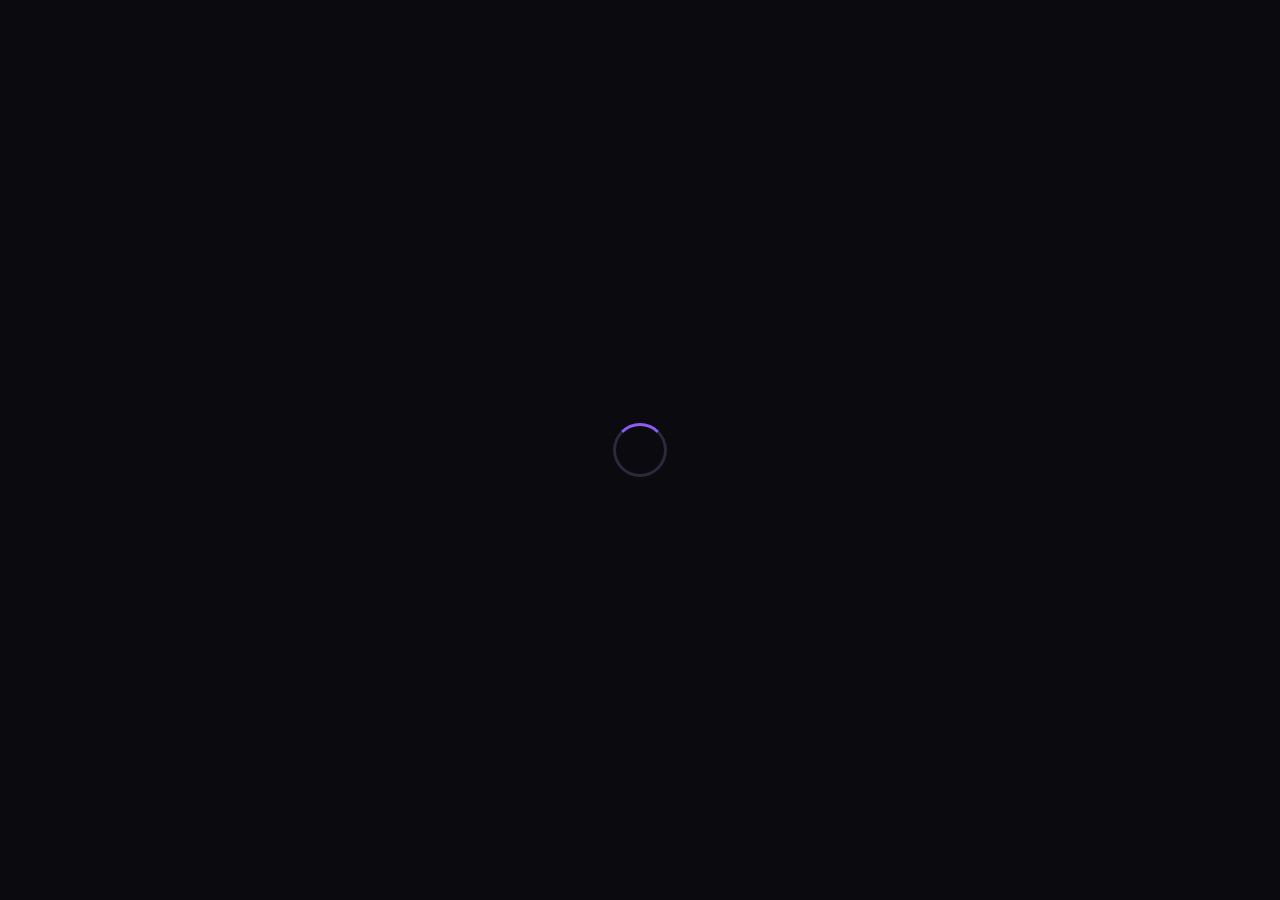
==== public/index.html @ 158c596d "Move Sonix to root - no more /sonix/ subfolder - Serve app directly from domain root (/) - All asset" ====
<!DOCTYPE html>
<html lang="en" class="dark">
<head>
    <meta charset="UTF-8">
    <meta name="viewport" content="width=device-width, initial-scale=1.0, maximum-scale=5.0, user-scalable=yes">
    <meta name="theme-color" content="#0a0a0f">
    <meta name="mobile-web-app-capable" content="yes">
    <meta name="description" content="Sonix AI - Professional AI Music Generator with Vocals & Instrumental">
    <link rel="manifest" href="/manifest.json">
    
    <!-- Favicon & Icons -->
    <link rel="icon" type="image/svg+xml" href="/favicon.svg">
    <link rel="icon" type="image/png" sizes="512x512" href="/assets/logo-512.png">
    <link rel="apple-touch-icon" href="/assets/logo-512.png">
    
    <style>
        #loader { position: fixed; inset: 0; z-index: 9999; display: flex; align-items: center; justify-content: center; background: #0a0a0f; }
        .spinner { width: 48px; height: 48px; border: 3px solid #2a2a3a; border-top-color: #8b5cf6; border-radius: 50%; animation: spin 1s linear infinite; }
        @keyframes spin { to { transform: rotate(360deg); } }
        body:not(.loaded) #app { display: none !important; }
    </style>
    <title>Sonix AI Music Generator</title>
</head>
<body class="bg-[#0a0a0f] text-white antialiased">
    <div id="loader"><div class="spinner"></div></div>
    <div id="app"></div>
    <div id="toast-container" class="fixed top-4 right-4 z-[10000] flex flex-col gap-2 pointer-events-none"></div>
    <div id="modal-container" class="fixed inset-0 z-[10001] hidden"></div>
    <link rel="stylesheet" href="/css/themes.css">
    <link rel="stylesheet" href="/css/app.css">
    <link rel="stylesheet" href="/css/components.css">
    <script type="module" src="/js/app.js"></script>
</body>
</html>
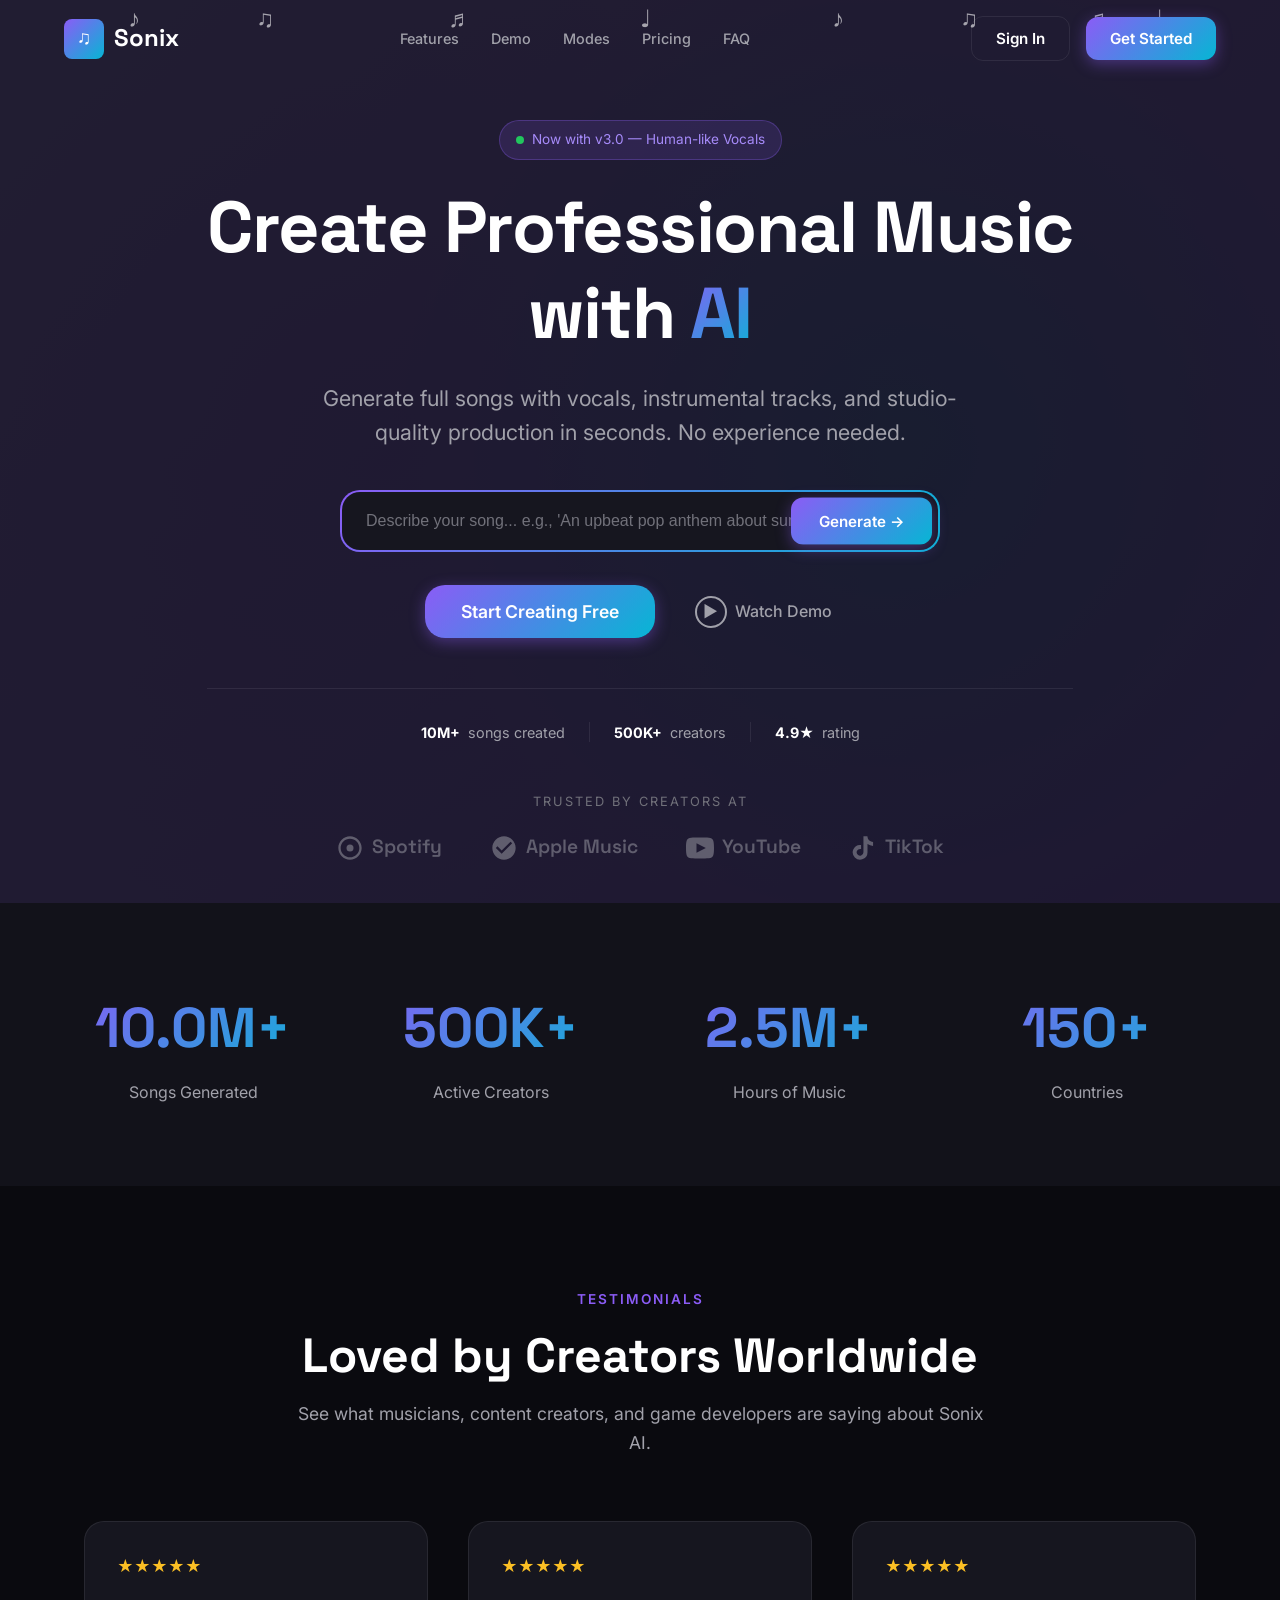
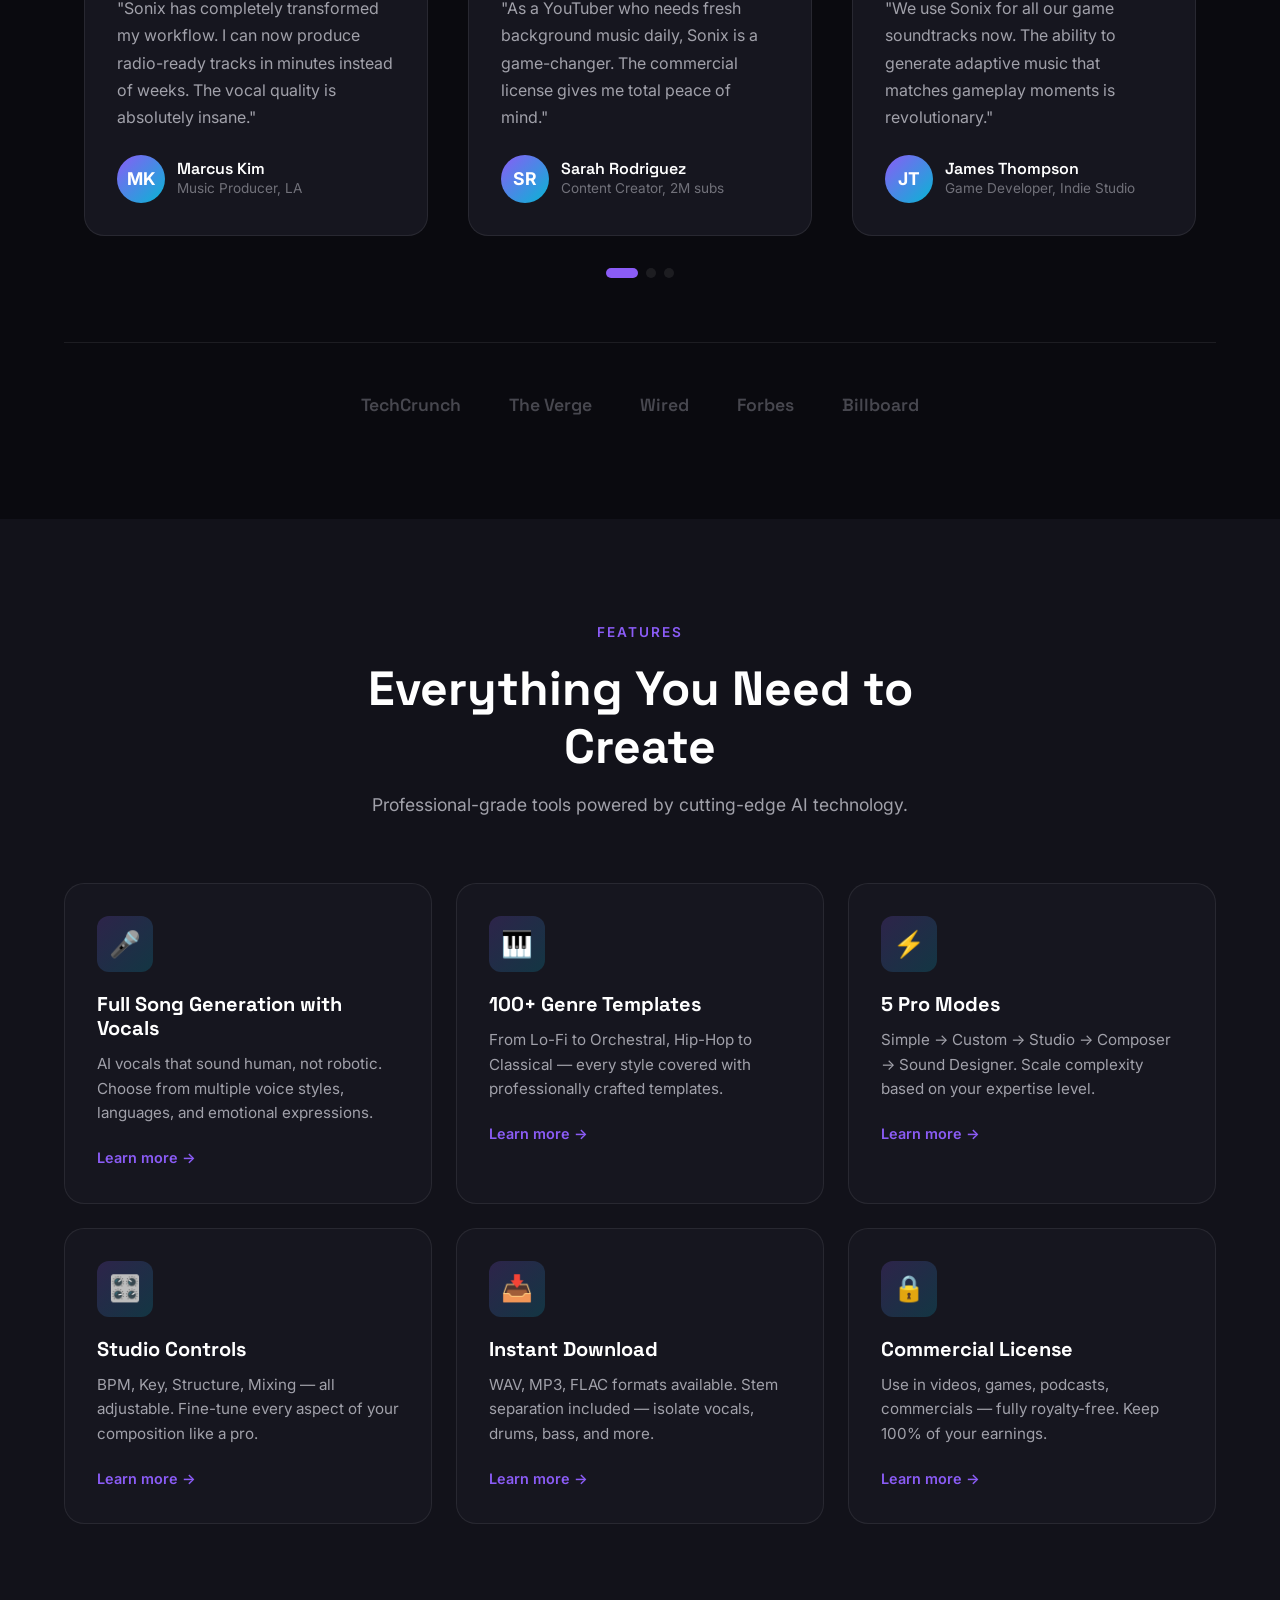
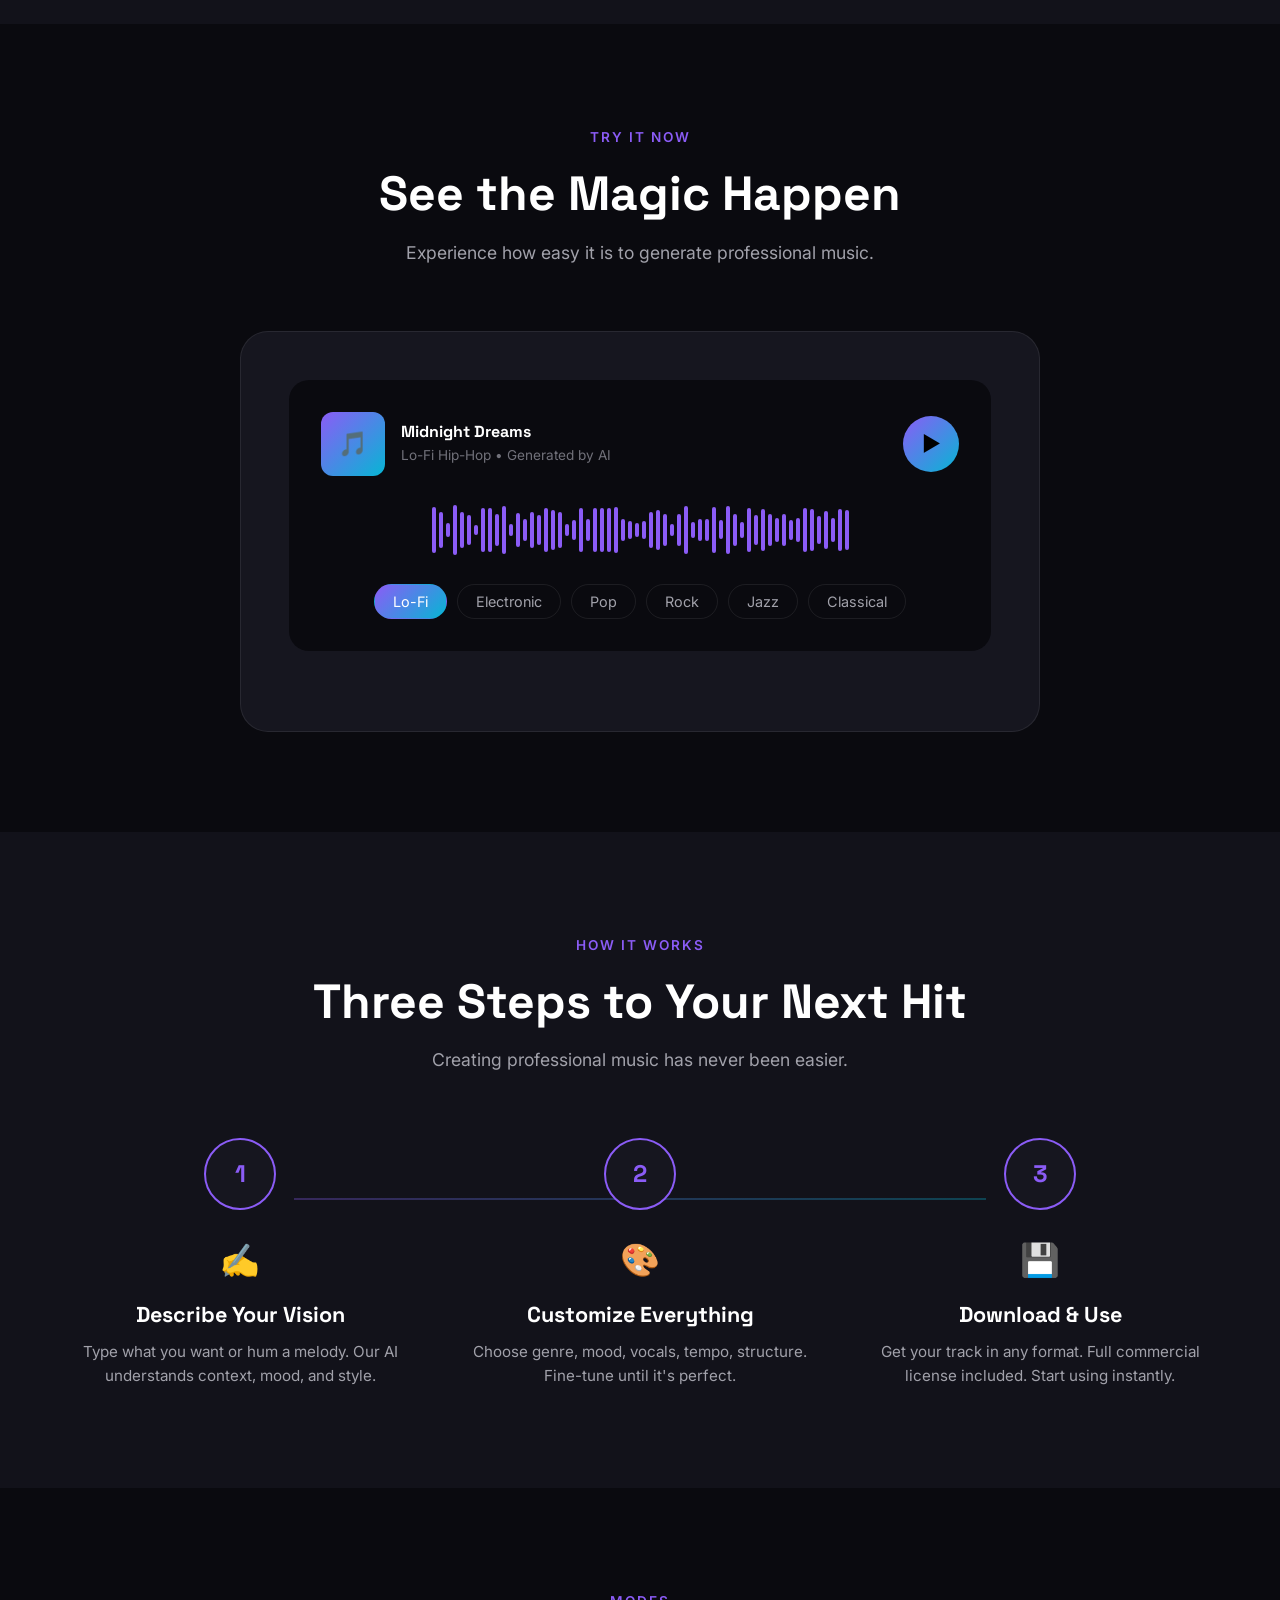
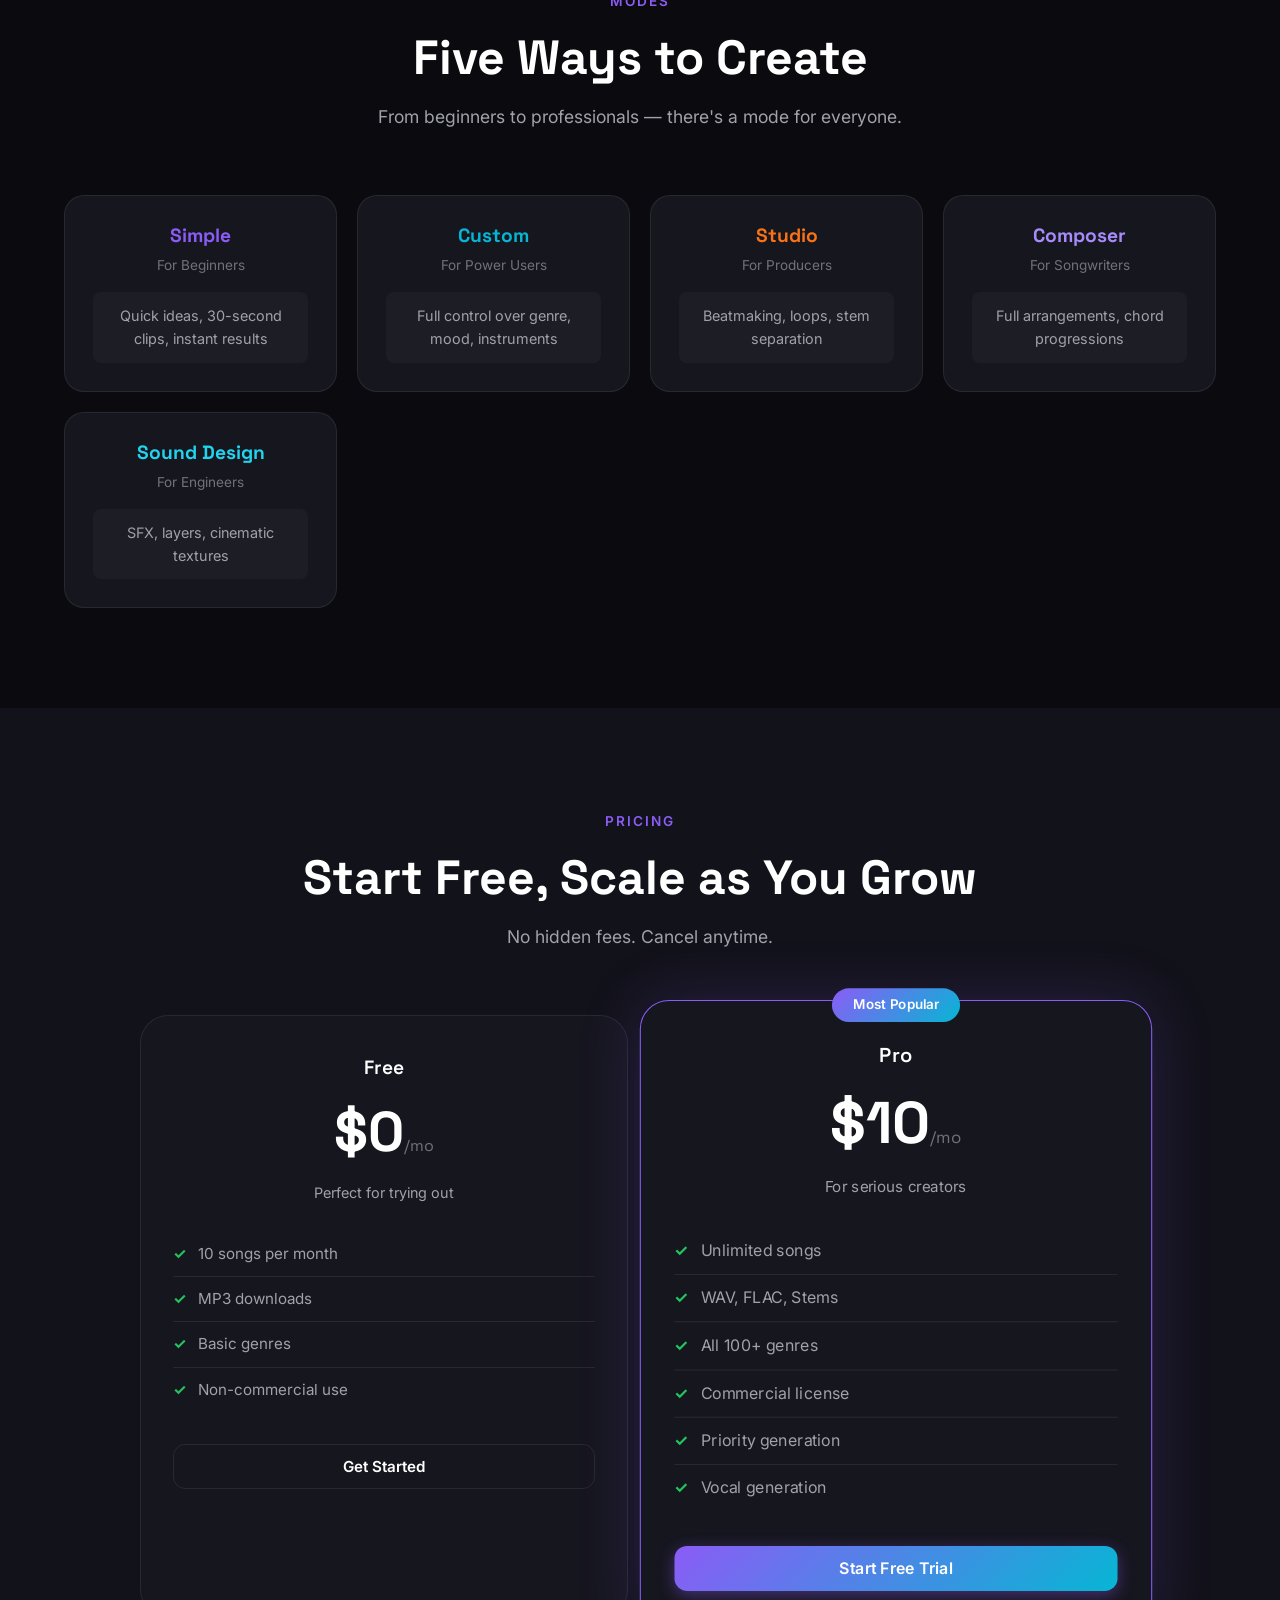
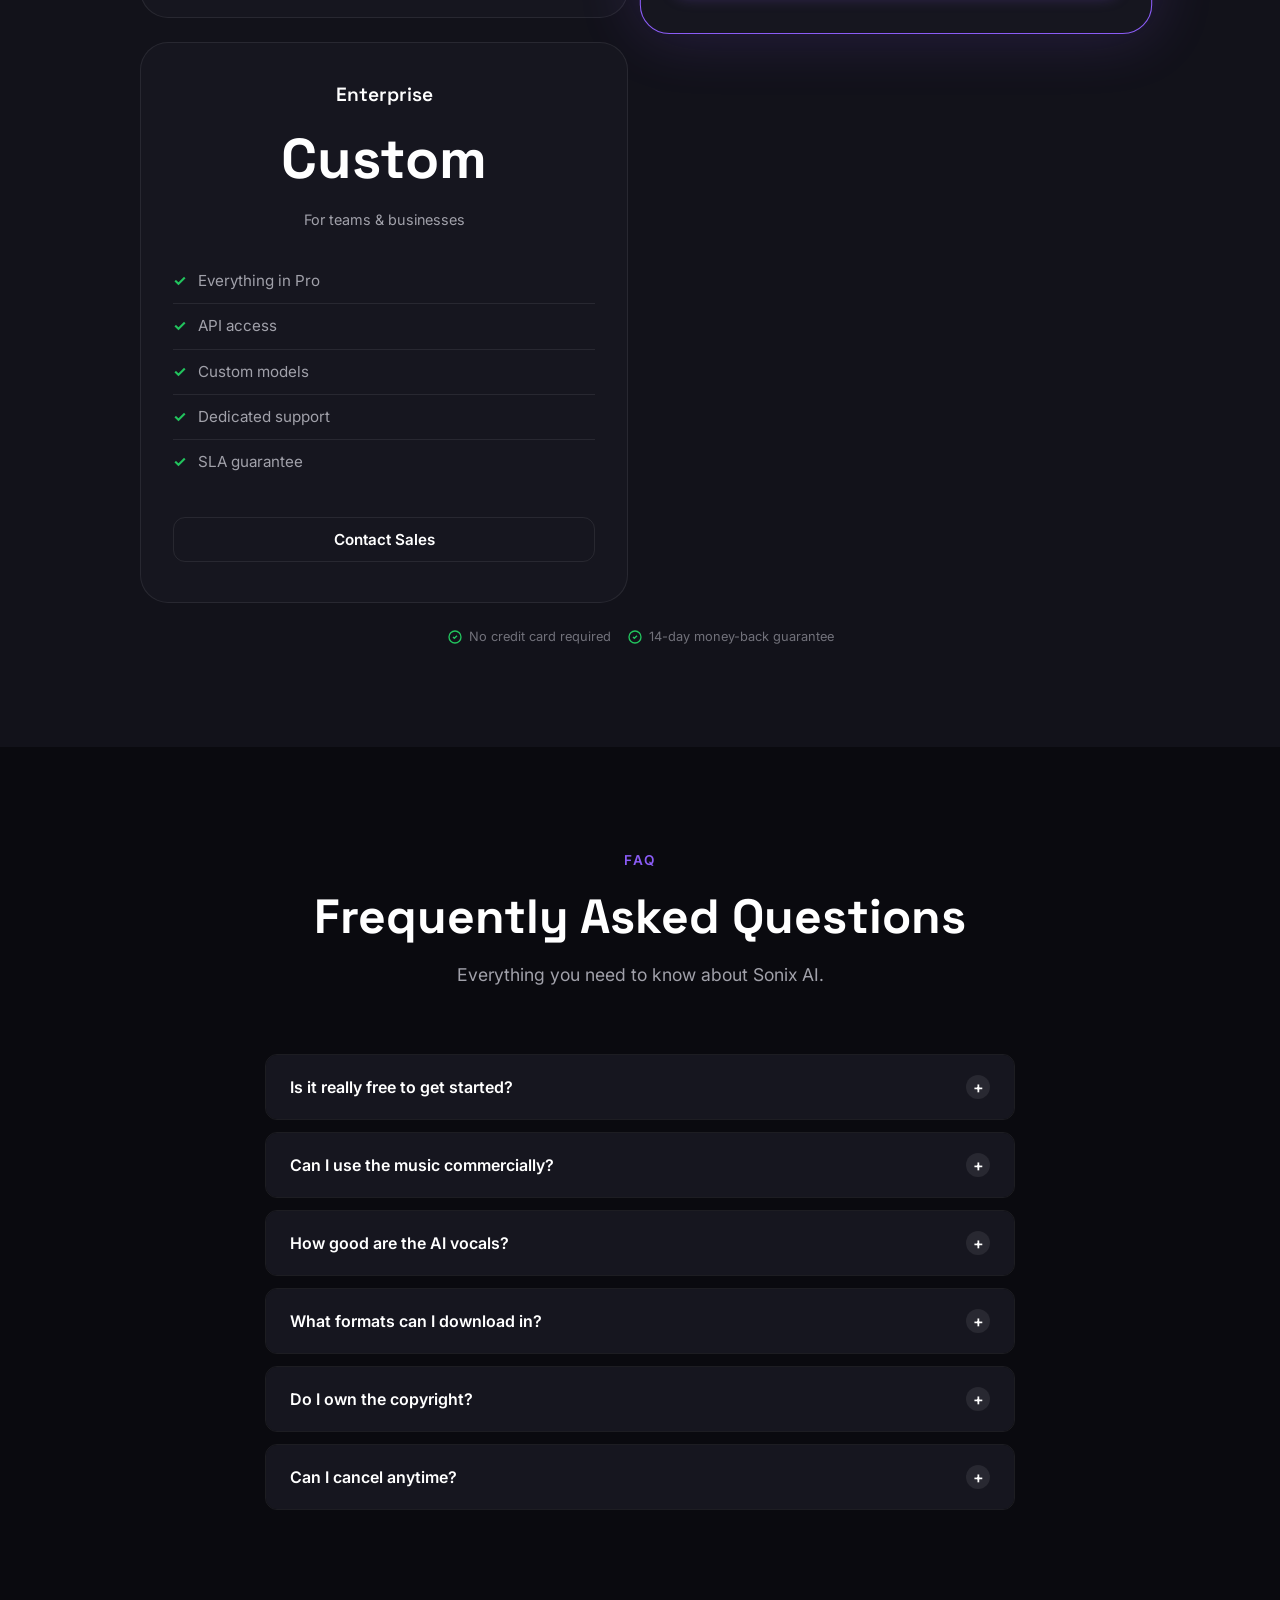
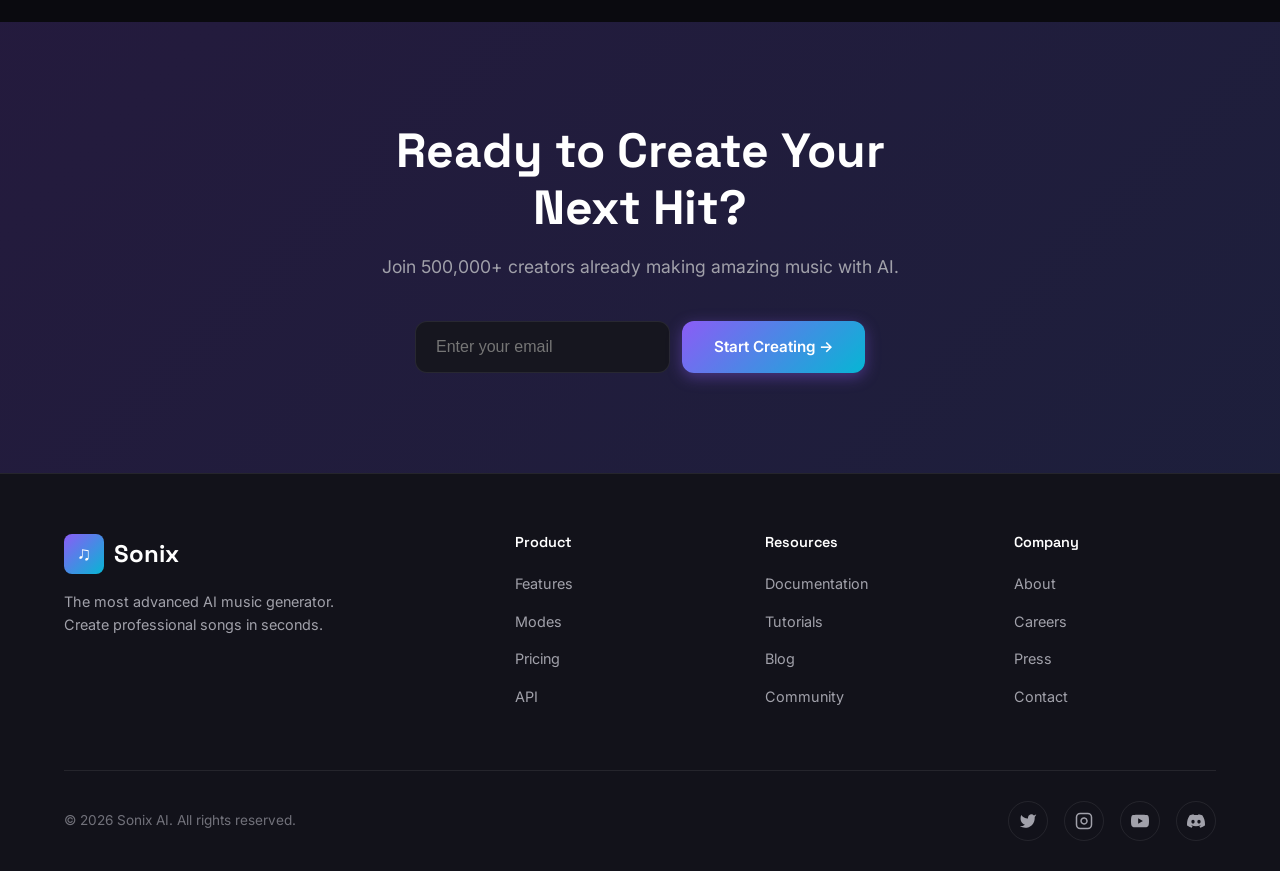
==== commit fbb0625c: "Add world-class SEO-optimized landing page Hero section with animated gradient + interactive demo So" ====
--- a/public/index.html
+++ b/public/index.html
@@ -1,34 +1,2630 @@
 <!DOCTYPE html>
-<html lang="en" class="dark">
+<html lang="en">
 <head>
     <meta charset="UTF-8">
-    <meta name="viewport" content="width=device-width, initial-scale=1.0, maximum-scale=5.0, user-scalable=yes">
-    <meta name="theme-color" content="#0a0a0f">
-    <meta name="mobile-web-app-capable" content="yes">
-    <meta name="description" content="Sonix AI - Professional AI Music Generator with Vocals & Instrumental">
-    <link rel="manifest" href="/manifest.json">
+    <meta name="viewport" content="width=device-width, initial-scale=1.0">
+    <title>Sonix AI - Create Professional Music with AI | AI Music Generator</title>
+    <meta name="description" content="Generate full songs with vocals, instrumental tracks, and studio-quality production in seconds. Free AI music generator for creators, producers, and artists.">
     
-    <!-- Favicon & Icons -->
-    <link rel="icon" type="image/svg+xml" href="/favicon.svg">
-    <link rel="icon" type="image/png" sizes="512x512" href="/assets/logo-512.png">
-    <link rel="apple-touch-icon" href="/assets/logo-512.png">
+    <!-- Open Graph -->
+    <meta property="og:title" content="Sonix AI - Create Professional Music with AI">
+    <meta property="og:description" content="Generate full songs with vocals, instrumental tracks, and studio-quality production in seconds.">
+    <meta property="og:type" content="website">
+    <meta property="og:url" content="https://sonix.ai">
+    <meta property="og:image" content="https://sonix.ai/og-image.jpg">
+    
+    <!-- Twitter Card -->
+    <meta name="twitter:card" content="summary_large_image">
+    <meta name="twitter:title" content="Sonix AI - Create Professional Music with AI">
+    <meta name="twitter:description" content="Generate full songs with vocals, instrumental tracks, and studio-quality production in seconds.">
+    
+    <!-- Schema.org JSON-LD -->
+    <script type="application/ld+json">
+    {
+        "@context": "https://schema.org",
+        "@type": "WebApplication",
+        "name": "Sonix AI Music Generator",
+        "applicationCategory": "MultimediaApplication",
+        "operatingSystem": "Web Browser",
+        "description": "AI-powered music generation platform for creating professional-quality songs with vocals.",
+        "offers": {
+            "@type": "Offer",
+            "price": "0",
+            "priceCurrency": "USD"
+        },
+        "aggregateRating": {
+            "@type": "AggregateRating",
+            "ratingValue": "4.9",
+            "ratingCount": "50000"
+        }
+    }
+    </script>
+    
+    <!-- Google Fonts -->
+    <link rel="preconnect" href="https://fonts.googleapis.com">
+    <link rel="preconnect" href="https://fonts.gstatic.com" crossorigin>
+    <link href="https://fonts.googleapis.com/css2?family=Inter:wght@300;400;500;600;700;800&family=Space+Grotesk:wght@400;500;600;700&display=swap" rel="stylesheet">
     
     <style>
-        #loader { position: fixed; inset: 0; z-index: 9999; display: flex; align-items: center; justify-content: center; background: #0a0a0f; }
-        .spinner { width: 48px; height: 48px; border: 3px solid #2a2a3a; border-top-color: #8b5cf6; border-radius: 50%; animation: spin 1s linear infinite; }
-        @keyframes spin { to { transform: rotate(360deg); } }
-        body:not(.loaded) #app { display: none !important; }
+        /* ===== CSS VARIABLES ===== */
+        :root {
+            --bg-primary: #0a0a0f;
+            --bg-secondary: #12121a;
+            --bg-card: #16161f;
+            --text-primary: #ffffff;
+            --text-secondary: #a1a1aa;
+            --text-muted: #71717a;
+            --accent-purple: #8b5cf6;
+            --accent-cyan: #06b6d4;
+            --accent-violet: #a78bfa;
+            --accent-orange: #f97316;
+            --gradient-primary: linear-gradient(135deg, #8b5cf6 0%, #06b6d4 100%);
+            --gradient-hero: linear-gradient(-45deg, #8b5cf6, #06b6d4, #8b5cf6, #a78bfa);
+            --border-color: rgba(255,255,255,0.08);
+            --shadow-glow: 0 0 40px rgba(139,92,246,0.3);
+            --shadow-card: 0 4px 24px rgba(0,0,0,0.4);
+            --radius-sm: 8px;
+            --radius-md: 12px;
+            --radius-lg: 20px;
+            --radius-xl: 28px;
+        }
+
+        /* ===== RESET & BASE ===== */
+        *, *::before, *::after {
+            margin: 0;
+            padding: 0;
+            box-sizing: border-box;
+        }
+        
+        html {
+            scroll-behavior: smooth;
+            font-size: 16px;
+        }
+        
+        body {
+            font-family: 'Inter', -apple-system, BlinkMacSystemFont, sans-serif;
+            background-color: var(--bg-primary);
+            color: var(--text-primary);
+            line-height: 1.6;
+            overflow-x: hidden;
+            -webkit-font-smoothing: antialiased;
+        }
+        
+        h1, h2, h3, h4, h5, h6 {
+            font-family: 'Space Grotesk', sans-serif;
+            font-weight: 700;
+            line-height: 1.2;
+        }
+        
+        a {
+            text-decoration: none;
+            color: inherit;
+            transition: all 0.3s ease;
+        }
+        
+        img {
+            max-width: 100%;
+            height: auto;
+        }
+        
+        button {
+            cursor: pointer;
+            border: none;
+            outline: none;
+            font-family: inherit;
+        }
+        
+        .container {
+            max-width: 1200px;
+            margin: 0 auto;
+            padding: 0 24px;
+        }
+        
+        /* ===== ANIMATIONS KEYFRAMES ===== */
+        @keyframes gradientFlow {
+            0% { background-position: 0% 50%; }
+            50% { background-position: 100% 50%; }
+            100% { background-position: 0% 50%; }
+        }
+        
+        @keyframes float {
+            0%, 100% { transform: translateY(0) rotate(0deg); }
+            25% { transform: translateY(-20px) rotate(5deg); }
+            75% { transform: translateY(10px) rotate(-5deg); }
+        }
+        
+        @keyframes pulse-glow {
+            0%, 100% { box-shadow: 0 0 20px rgba(139,92,246,0.4), 0 0 40px rgba(6,182,212,0.2); }
+            50% { box-shadow: 0 0 30px rgba(139,92,246,0.6), 0 0 60px rgba(6,182,212,0.4); }
+        }
+        
+        @keyframes waveform {
+            0%, 100% { transform: scaleY(0.3); }
+            50% { transform: scaleY(1); }
+        }
+        
+        @keyframes fadeInUp {
+            from {
+                opacity: 0;
+                transform: translateY(30px);
+            }
+            to {
+                opacity: 1;
+                transform: translateY(0);
+            }
+        }
+        
+        @keyframes slideInLeft {
+            from {
+                opacity: 0;
+                transform: translateX(-40px);
+            }
+            to {
+                opacity: 1;
+                transform: translateX(0);
+            }
+        }
+        
+        @keyframes slideInRight {
+            from {
+                opacity: 0;
+                transform: translateX(40px);
+            }
+            to {
+                opacity: 1;
+                transform: translateX(0);
+            }
+        }
+        
+        @keyframes countUp {
+            from { opacity: 0; transform: scale(0.5); }
+            to { opacity: 1; transform: scale(1); }
+        }
+        
+        @keyframes noteFloat {
+            0% { 
+                transform: translateY(100vh) rotate(0deg) scale(0);
+                opacity: 0;
+            }
+            10% { opacity: 1; transform: scale(1); }
+            90% { opacity: 1; }
+            100% { 
+                transform: translateY(-100vh) rotate(720deg) scale(0);
+                opacity: 0;
+            }
+        }
+        
+        @keyframes ripple {
+            0% { transform: scale(0); opacity: 0.5; }
+            100% { transform: scale(4); opacity: 0; }
+        }
+        
+        @keyframes drawLine {
+            to { stroke-dashoffset: 0; }
+        }
+        
+        @keyframes textReveal {
+            from { opacity: 0; transform: translateY(20px); filter: blur(10px); }
+            to { opacity: 1; transform: translateY(0); filter: blur(0); }
+        }
+        
+        @keyframes borderGlow {
+            0%, 100% { border-color: rgba(139,92,246,0.5); }
+            33% { border-color: rgba(6,182,212,0.5); }
+            66% { border-color: rgba(167,139,250,0.5); }
+        }
+        
+        @keyframes iconPulse {
+            0%, 100% { transform: scale(1); }
+            50% { transform: scale(1.15); }
+        }
+        
+        @keyframes shimmer {
+            0% { background-position: -200% center; }
+            100% { background-position: 200% center; }
+        }
+        
+        @keyframes carouselSlide {
+            0%, 33% { transform: translateX(0); }
+            33.33%, 66% { transform: translateX(-100%); }
+            66.66%, 100% { transform: translateX(-200%); }
+        }
+        
+        /* ===== SCROLL ANIMATIONS ===== */
+        .reveal {
+            opacity: 0;
+            transform: translateY(30px);
+            transition: all 0.8s cubic-bezier(0.16, 1, 0.3, 1);
+        }
+        
+        .reveal.active {
+            opacity: 1;
+            transform: translateY(0);
+        }
+        
+        .reveal-left {
+            opacity: 0;
+            transform: translateX(-40px);
+            transition: all 0.8s cubic-bezier(0.16, 1, 0.3, 1);
+        }
+        
+        .reveal-left.active {
+            opacity: 1;
+            transform: translateX(0);
+        }
+        
+        .reveal-right {
+            opacity: 0;
+            transform: translateX(40px);
+            transition: all 0.8s cubic-bezier(0.16, 1, 0.3, 1);
+        }
+        
+        .reveal-right.active {
+            opacity: 1;
+            transform: translateX(0);
+        }
+        
+        .delay-1 { transition-delay: 0.1s; }
+        .delay-2 { transition-delay: 0.2s; }
+        .delay-3 { transition-delay: 0.3s; }
+        .delay-4 { transition-delay: 0.4s; }
+        .delay-5 { transition-delay: 0.5s; }
+        .delay-6 { transition-delay: 0.6s; }
+
+        /* ===== NAVIGATION ===== */
+        .navbar {
+            position: fixed;
+            top: 0;
+            left: 0;
+            right: 0;
+            z-index: 1000;
+            padding: 16px 0;
+            transition: all 0.3s ease;
+            background: transparent;
+        }
+        
+        .navbar.scrolled {
+            background: rgba(10,10,15,0.9);
+            backdrop-filter: blur(20px);
+            border-bottom: 1px solid var(--border-color);
+            padding: 12px 0;
+        }
+        
+        .nav-content {
+            display: flex;
+            align-items: center;
+            justify-content: space-between;
+        }
+        
+        .logo {
+            display: flex;
+            align-items: center;
+            gap: 10px;
+            font-family: 'Space Grotesk', sans-serif;
+            font-size: 1.5rem;
+            font-weight: 700;
+        }
+        
+        .logo-icon {
+            width: 40px;
+            height: 40px;
+            background: var(--gradient-primary);
+            border-radius: var(--radius-sm);
+            display: flex;
+            align-items: center;
+            justify-content: center;
+            font-size: 1.2rem;
+        }
+        
+        .nav-links {
+            display: flex;
+            gap: 32px;
+            list-style: none;
+        }
+        
+        .nav-links a {
+            font-size: 0.9rem;
+            font-weight: 500;
+            color: var(--text-secondary);
+            position: relative;
+        }
+        
+        .nav-links a:hover {
+            color: var(--text-primary);
+        }
+        
+        .nav-links a::after {
+            content: '';
+            position: absolute;
+            bottom: -4px;
+            left: 0;
+            width: 0;
+            height: 2px;
+            background: var(--gradient-primary);
+            transition: width 0.3s ease;
+        }
+        
+        .nav-links a:hover::after {
+            width: 100%;
+        }
+        
+        .nav-actions {
+            display: flex;
+            align-items: center;
+            gap: 16px;
+        }
+        
+        .btn {
+            display: inline-flex;
+            align-items: center;
+            justify-content: center;
+            gap: 8px;
+            padding: 12px 24px;
+            border-radius: var(--radius-md);
+            font-weight: 600;
+            font-size: 0.95rem;
+            transition: all 0.3s cubic-bezier(0.16, 1, 0.3, 1);
+            position: relative;
+            overflow: hidden;
+        }
+        
+        .btn-primary {
+            background: var(--gradient-primary);
+            color: white;
+            box-shadow: 0 4px 15px rgba(139,92,246,0.4);
+        }
+        
+        .btn-primary:hover {
+            transform: translateY(-2px) scale(1.02);
+            box-shadow: 0 8px 30px rgba(139,92,246,0.5);
+        }
+        
+        .btn-primary:active {
+            transform: translateY(0) scale(0.98);
+        }
+        
+        .btn-ghost {
+            background: transparent;
+            border: 1px solid var(--border-color);
+            color: var(--text-primary);
+        }
+        
+        .btn-ghost:hover {
+            background: rgba(255,255,255,0.05);
+            border-color: rgba(255,255,255,0.2);
+        }
+        
+        .btn-large {
+            padding: 16px 36px;
+            font-size: 1.1rem;
+            border-radius: var(--radius-lg);
+        }
+        
+        .ripple-effect {
+            position: absolute;
+            border-radius: 50%;
+            background: rgba(255,255,255,0.3);
+            animation: ripple 0.6s linear;
+            pointer-events: none;
+        }
+        
+        /* Mobile menu */
+        .mobile-menu-btn {
+            display: none;
+            flex-direction: column;
+            gap: 5px;
+            background: none;
+            padding: 8px;
+        }
+        
+        .mobile-menu-btn span {
+            width: 24px;
+            height: 2px;
+            background: var(--text-primary);
+            transition: all 0.3s ease;
+        }
+
+        /* ===== HERO SECTION ===== */
+        .hero {
+            min-height: 100vh;
+            display: flex;
+            align-items: center;
+            position: relative;
+            overflow: hidden;
+            padding-top: 80px;
+        }
+        
+        .hero-bg {
+            position: absolute;
+            inset: 0;
+            background: var(--gradient-hero);
+            background-size: 400% 400%;
+            animation: gradientFlow 15s ease infinite;
+            opacity: 0.15;
+        }
+        
+        .hero-bg::before {
+            content: '';
+            position: absolute;
+            inset: 0;
+            background: radial-gradient(circle at 30% 50%, rgba(139,92,246,0.3) 0%, transparent 50%),
+                        radial-gradient(circle at 70% 50%, rgba(6,182,212,0.3) 0%, transparent 50%);
+        }
+        
+        /* Floating music notes */
+        .music-particles {
+            position: absolute;
+            inset: 0;
+            pointer-events: none;
+            overflow: hidden;
+        }
+        
+        .particle {
+            position: absolute;
+            font-size: 1.5rem;
+            animation: noteFloat linear infinite;
+            opacity: 0.6;
+        }
+        
+        .particle:nth-child(1) { left: 10%; animation-duration: 15s; animation-delay: 0s; }
+        .particle:nth-child(2) { left: 20%; animation-duration: 18s; animation-delay: 2s; }
+        .particle:nth-child(3) { left: 35%; animation-duration: 12s; animation-delay: 4s; }
+        .particle:nth-child(4) { left: 50%; animation-duration: 20s; animation-delay: 1s; }
+        .particle:nth-child(5) { left: 65%; animation-duration: 16s; animation-delay: 3s; }
+        .particle:nth-child(6) { left: 75%; animation-duration: 14s; animation-delay: 5s; }
+        .particle:nth-child(7) { left: 85%; animation-duration: 19s; animation-delay: 2.5s; }
+        .particle:nth-child(8) { left: 90%; animation-duration: 17s; animation-delay: 6s; }
+        
+        .hero-content {
+            position: relative;
+            z-index: 10;
+            text-align: center;
+            max-width: 900px;
+            margin: 0 auto;
+            padding: 40px 0;
+        }
+        
+        .hero-badge {
+            display: inline-flex;
+            align-items: center;
+            gap: 8px;
+            padding: 8px 16px;
+            background: rgba(139,92,246,0.15);
+            border: 1px solid rgba(139,92,246,0.3);
+            border-radius: 100px;
+            font-size: 0.85rem;
+            color: var(--accent-violet);
+            margin-bottom: 24px;
+            animation: fadeInUp 0.8s ease forwards;
+        }
+        
+        .badge-dot {
+            width: 8px;
+            height: 8px;
+            background: #22c55e;
+            border-radius: 50%;
+            animation: pulse-glow 2s infinite;
+        }
+        
+        .hero-title {
+            font-size: clamp(2.5rem, 6vw, 4.5rem);
+            margin-bottom: 24px;
+            letter-spacing: -0.02em;
+            animation: fadeInUp 0.8s ease 0.1s forwards;
+            opacity: 0;
+        }
+        
+        .hero-title .gradient-text {
+            background: var(--gradient-primary);
+            -webkit-background-clip: text;
+            -webkit-text-fill-color: transparent;
+            background-clip: text;
+        }
+        
+        .hero-subtitle {
+            font-size: clamp(1.1rem, 2vw, 1.35rem);
+            color: var(--text-secondary);
+            max-width: 650px;
+            margin: 0 auto 40px;
+            animation: fadeInUp 0.8s ease 0.2s forwards;
+            opacity: 0;
+        }
+        
+        /* Demo prompt input */
+        .demo-input-wrapper {
+            position: relative;
+            max-width: 600px;
+            margin: 0 auto 32px;
+            animation: fadeInUp 0.8s ease 0.3s forwards;
+            opacity: 0;
+        }
+        
+        .demo-input {
+            width: 100%;
+            padding: 20px 140px 20px 24px;
+            background: var(--bg-card);
+            border: 2px solid transparent;
+            border-radius: var(--radius-lg);
+            font-size: 1rem;
+            color: var(--text-primary);
+            outline: none;
+            transition: all 0.3s ease;
+            background-image: linear-gradient(var(--bg-card), var(--bg-card)), var(--gradient-primary);
+            background-origin: border-box;
+            background-clip: padding-box, border-box;
+            animation: borderGlow 4s linear infinite;
+        }
+        
+        .demo-input:focus {
+            box-shadow: 0 0 30px rgba(139,92,246,0.3), 0 0 60px rgba(6,182,212,0.2);
+        }
+        
+        .demo-input::placeholder {
+            color: var(--text-muted);
+        }
+        
+        .demo-input-btn {
+            position: absolute;
+            right: 8px;
+            top: 50%;
+            transform: translateY(-50%);
+            padding: 14px 28px;
+        }
+        
+        /* Hero CTAs */
+        .hero-ctas {
+            display: flex;
+            align-items: center;
+            justify-content: center;
+            gap: 16px;
+            flex-wrap: wrap;
+            animation: fadeInUp 0.8s ease 0.4s forwards;
+            opacity: 0;
+        }
+        
+        .hero-cta-secondary {
+            display: inline-flex;
+            align-items: center;
+            gap: 8px;
+            color: var(--text-secondary);
+            font-weight: 500;
+            padding: 12px 24px;
+            transition: all 0.3s ease;
+        }
+        
+        .hero-cta-secondary:hover {
+            color: var(--text-primary);
+        }
+        
+        .play-icon {
+            width: 32px;
+            height: 32px;
+            border: 2px solid currentColor;
+            border-radius: 50%;
+            display: flex;
+            align-items: center;
+            justify-content: center;
+            transition: all 0.3s ease;
+        }
+        
+        .hero-cta-secondary:hover .play-icon {
+            background: rgba(255,255,255,0.1);
+            border-color: var(--accent-cyan);
+        }
+        
+        /* Social proof bar */
+        .social-proof {
+            display: flex;
+            align-items: center;
+            justify-content: center;
+            gap: 24px;
+            flex-wrap: wrap;
+            margin-top: 48px;
+            padding-top: 32px;
+            border-top: 1px solid var(--border-color);
+            animation: fadeInUp 0.8s ease 0.5s forwards;
+            opacity: 0;
+        }
+        
+        .proof-item {
+            display: flex;
+            align-items: center;
+            gap: 8px;
+            font-size: 0.9rem;
+            color: var(--text-secondary);
+        }
+        
+        .proof-value {
+            font-weight: 700;
+            color: var(--text-primary);
+        }
+        
+        .proof-divider {
+            width: 1px;
+            height: 20px;
+            background: var(--border-color);
+        }
+        
+        /* Trusted by logos */
+        .trusted-by {
+            margin-top: 48px;
+            animation: fadeInUp 0.8s ease 0.6s forwards;
+            opacity: 0;
+        }
+        
+        .trusted-label {
+            font-size: 0.8rem;
+            color: var(--text-muted);
+            text-transform: uppercase;
+            letter-spacing: 2px;
+            margin-bottom: 20px;
+        }
+        
+        .logos-row {
+            display: flex;
+            align-items: center;
+            justify-content: center;
+            gap: 48px;
+            flex-wrap: wrap;
+            opacity: 0.5;
+        }
+        
+        .logo-fake {
+            font-family: 'Space Grotesk', sans-serif;
+            font-size: 1.2rem;
+            font-weight: 600;
+            color: var(--text-secondary);
+            display: flex;
+            align-items: center;
+            gap: 8px;
+        }
+        
+        .logo-fake svg {
+            width: 28px;
+            height: 28px;
+        }
+
+        /* ===== STATS SECTION ===== */
+        .stats-section {
+            padding: 80px 0;
+            background: var(--bg-secondary);
+            position: relative;
+        }
+        
+        .stats-grid {
+            display: grid;
+            grid-template-columns: repeat(auto-fit, minmax(200px, 1fr));
+            gap: 40px;
+        }
+        
+        .stat-item {
+            text-align: center;
+        }
+        
+        .stat-number {
+            font-family: 'Space Grotesk', sans-serif;
+            font-size: 3.5rem;
+            font-weight: 700;
+            background: var(--gradient-primary);
+            -webkit-background-clip: text;
+            -webkit-text-fill-color: transparent;
+            background-clip: text;
+            margin-bottom: 8px;
+        }
+        
+        .stat-label {
+            font-size: 1rem;
+            color: var(--text-secondary);
+        }
+
+        /* ===== TESTIMONIALS SECTION ===== */
+        .testimonials-section {
+            padding: 100px 0;
+            overflow: hidden;
+        }
+        
+        .section-header {
+            text-align: center;
+            max-width: 700px;
+            margin: 0 auto 64px;
+        }
+        
+        .section-tag {
+            display: inline-block;
+            font-size: 0.85rem;
+            font-weight: 600;
+            color: var(--accent-purple);
+            text-transform: uppercase;
+            letter-spacing: 2px;
+            margin-bottom: 16px;
+        }
+        
+        .section-title {
+            font-size: clamp(2rem, 4vw, 3rem);
+            margin-bottom: 16px;
+        }
+        
+        .section-desc {
+            font-size: 1.1rem;
+            color: var(--text-secondary);
+        }
+        
+        .testimonials-carousel {
+            position: relative;
+            overflow: hidden;
+        }
+        
+        .testimonials-track {
+            display: flex;
+            transition: transform 0.5s ease;
+        }
+        
+        .testimonial-card {
+            flex: 0 0 100%;
+            padding: 0 20px;
+        }
+        
+        @media (min-width: 768px) {
+            .testimonial-card {
+                flex: 0 0 50%;
+            }
+        }
+        
+        @media (min-width: 1024px) {
+            .testimonial-card {
+                flex: 0 0 33.333%;
+            }
+        }
+        
+        .testimonial-inner {
+            background: var(--bg-card);
+            border: 1px solid var(--border-color);
+            border-radius: var(--radius-lg);
+            padding: 32px;
+            height: 100%;
+            transition: all 0.3s ease;
+        }
+        
+        .testimonial-inner:hover {
+            border-color: rgba(139,92,246,0.3);
+            transform: translateY(-4px);
+            box-shadow: var(--shadow-glow);
+        }
+        
+        .testimonial-stars {
+            display: flex;
+            gap: 4px;
+            margin-bottom: 16px;
+            color: #fbbf24;
+        }
+        
+        .testimonial-text {
+            font-size: 1rem;
+            color: var(--text-secondary);
+            margin-bottom: 24px;
+            line-height: 1.7;
+        }
+        
+        .testimonial-author {
+            display: flex;
+            align-items: center;
+            gap: 12px;
+        }
+        
+        .author-avatar {
+            width: 48px;
+            height: 48px;
+            border-radius: 50%;
+            background: var(--gradient-primary);
+            display: flex;
+            align-items: center;
+            justify-content: center;
+            font-weight: 700;
+            font-size: 1.1rem;
+        }
+        
+        .author-info h4 {
+            font-size: 1rem;
+            font-weight: 600;
+        }
+        
+        .author-info p {
+            font-size: 0.85rem;
+            color: var(--text-muted);
+        }
+        
+        .carousel-dots {
+            display: flex;
+            justify-content: center;
+            gap: 8px;
+            margin-top: 32px;
+        }
+        
+        .carousel-dot {
+            width: 10px;
+            height: 10px;
+            border-radius: 50%;
+            background: var(--border-color);
+            border: none;
+            cursor: pointer;
+            transition: all 0.3s ease;
+        }
+        
+        .carousel-dot.active {
+            background: var(--accent-purple);
+            width: 32px;
+            border-radius: 5px;
+        }
+        
+        /* Press logos */
+        .press-logos {
+            display: flex;
+            align-items: center;
+            justify-content: center;
+            gap: 48px;
+            flex-wrap: wrap;
+            margin-top: 64px;
+            padding-top: 48px;
+            border-top: 1px solid var(--border-color);
+        }
+        
+        .press-logo {
+            font-family: 'Space Grotesk', sans-serif;
+            font-size: 1.1rem;
+            font-weight: 600;
+            color: var(--text-muted);
+            opacity: 0.6;
+            transition: opacity 0.3s ease;
+        }
+        
+        .press-logo:hover {
+            opacity: 1;
+            color: var(--text-secondary);
+        }
+
+        /* ===== FEATURES SECTION ===== */
+        .features-section {
+            padding: 100px 0;
+            background: var(--bg-secondary);
+        }
+        
+        .features-grid {
+            display: grid;
+            grid-template-columns: repeat(auto-fit, minmax(340px, 1fr));
+            gap: 24px;
+        }
+        
+        .feature-card {
+            background: var(--bg-card);
+            border: 1px solid var(--border-color);
+            border-radius: var(--radius-lg);
+            padding: 32px;
+            transition: all 0.4s cubic-bezier(0.16, 1, 0.3, 1);
+            position: relative;
+            overflow: hidden;
+        }
+        
+        .feature-card::before {
+            content: '';
+            position: absolute;
+            inset: 0;
+            background: linear-gradient(135deg, rgba(139,92,246,0.1) 0%, rgba(6,182,212,0.1) 100%);
+            opacity: 0;
+            transition: opacity 0.3s ease;
+        }
+        
+        .feature-card:hover {
+            transform: translateY(-8px);
+            border-color: rgba(139,92,246,0.4);
+            box-shadow: 0 20px 60px rgba(139,92,246,0.15), 0 0 40px rgba(6,182,212,0.1);
+        }
+        
+        .feature-card:hover::before {
+            opacity: 1;
+        }
+        
+        .feature-icon {
+            width: 56px;
+            height: 56px;
+            background: linear-gradient(135deg, rgba(139,92,246,0.2) 0%, rgba(6,182,212,0.2) 100%);
+            border-radius: var(--radius-md);
+            display: flex;
+            align-items: center;
+            justify-content: center;
+            font-size: 1.6rem;
+            margin-bottom: 20px;
+            transition: all 0.3s ease;
+            position: relative;
+            z-index: 1;
+        }
+        
+        .feature-card:hover .feature-icon {
+            animation: iconPulse 0.6s ease;
+            background: var(--gradient-primary);
+        }
+        
+        .feature-title {
+            font-size: 1.25rem;
+            margin-bottom: 12px;
+            position: relative;
+            z-index: 1;
+        }
+        
+        .feature-desc {
+            color: var(--text-secondary);
+            font-size: 0.95rem;
+            margin-bottom: 20px;
+            position: relative;
+            z-index: 1;
+        }
+        
+        .feature-link {
+            display: inline-flex;
+            align-items: center;
+            gap: 6px;
+            color: var(--accent-purple);
+            font-weight: 600;
+            font-size: 0.9rem;
+            position: relative;
+            z-index: 1;
+            transition: all 0.3s ease;
+        }
+        
+        .feature-link:hover {
+            gap: 12px;
+            color: var(--accent-cyan);
+        }
+
+        /* ===== DEMO SECTION ===== */
+        .demo-section {
+            padding: 100px 0;
+        }
+        
+        .demo-container {
+            background: var(--bg-card);
+            border: 1px solid var(--border-color);
+            border-radius: var(--radius-xl);
+            padding: 48px;
+            max-width: 800px;
+            margin: 0 auto;
+        }
+        
+        .demo-player {
+            background: var(--bg-primary);
+            border-radius: var(--radius-lg);
+            padding: 32px;
+            margin-bottom: 32px;
+        }
+        
+        .player-header {
+            display: flex;
+            align-items: center;
+            justify-content: space-between;
+            margin-bottom: 24px;
+        }
+        
+        .track-info {
+            display: flex;
+            align-items: center;
+            gap: 16px;
+        }
+        
+        .track-artwork {
+            width: 64px;
+            height: 64px;
+            background: var(--gradient-primary);
+            border-radius: var(--radius-md);
+            display: flex;
+            align-items: center;
+            justify-content: center;
+            font-size: 1.5rem;
+        }
+        
+        .track-details h4 {
+            font-size: 1rem;
+            margin-bottom: 4px;
+        }
+        
+        .track-details p {
+            font-size: 0.85rem;
+            color: var(--text-muted);
+        }
+        
+        .play-btn-main {
+            width: 56px;
+            height: 56px;
+            background: var(--gradient-primary);
+            border-radius: 50%;
+            display: flex;
+            align-items: center;
+            justify-content: center;
+            font-size: 1.3rem;
+            transition: all 0.3s ease;
+            cursor: pointer;
+        }
+        
+        .play-btn-main:hover {
+            transform: scale(1.1);
+            box-shadow: 0 0 30px rgba(139,92,246,0.5);
+        }
+        
+        .waveform-display {
+            display: flex;
+            align-items: center;
+            justify-content: center;
+            gap: 3px;
+            height: 60px;
+            margin-bottom: 24px;
+        }
+        
+        .waveform-bar {
+            width: 4px;
+            background: var(--accent-purple);
+            border-radius: 2px;
+            transform-origin: bottom;
+            animation: waveform 0.8s ease-in-out infinite paused;
+        }
+        
+        .waveform-bar.playing {
+            animation-play-state: running;
+        }
+        
+        .genre-pills {
+            display: flex;
+            flex-wrap: wrap;
+            gap: 10px;
+            justify-content: center;
+        }
+        
+        .genre-pill {
+            padding: 8px 18px;
+            background: transparent;
+            border: 1px solid var(--border-color);
+            border-radius: 100px;
+            color: var(--text-secondary);
+            font-size: 0.9rem;
+            cursor: pointer;
+            transition: all 0.3s ease;
+        }
+        
+        .genre-pill:hover,
+        .genre-pill.active {
+            background: var(--gradient-primary);
+            border-color: transparent;
+            color: white;
+        }
+        
+        .generation-status {
+            text-align: center;
+            padding: 20px;
+            background: rgba(139,92,246,0.1);
+            border-radius: var(--radius-md);
+            margin-top: 24px;
+            display: none;
+        }
+        
+        .generation-status.generating {
+            display: block;
+        }
+        
+        .status-text {
+            color: var(--accent-purple);
+            font-weight: 600;
+        }
+        
+        .progress-bar {
+            height: 4px;
+            background: var(--border-color);
+            border-radius: 2px;
+            margin-top: 12px;
+            overflow: hidden;
+        }
+        
+        .progress-fill {
+            height: 100%;
+            background: var(--gradient-primary);
+            border-radius: 2px;
+            width: 0%;
+            transition: width 0.3s ease;
+        }
+
+        /* ===== HOW IT WORKS SECTION ===== */
+        .how-it-works {
+            padding: 100px 0;
+            background: var(--bg-secondary);
+        }
+        
+        .steps-container {
+            display: grid;
+            grid-template-columns: repeat(auto-fit, minmax(280px, 1fr));
+            gap: 48px;
+            position: relative;
+        }
+        
+        .steps-container::before {
+            content: '';
+            position: absolute;
+            top: 60px;
+            left: 20%;
+            right: 20%;
+            height: 2px;
+            background: linear-gradient(90deg, var(--accent-purple), var(--accent-cyan));
+            opacity: 0.3;
+        }
+        
+        @media (max-width: 900px) {
+            .steps-container::before {
+                display: none;
+            }
+        }
+        
+        .step-card {
+            text-align: center;
+            position: relative;
+        }
+        
+        .step-number {
+            width: 72px;
+            height: 72px;
+            background: var(--bg-card);
+            border: 2px solid var(--accent-purple);
+            border-radius: 50%;
+            display: flex;
+            align-items: center;
+            justify-content: center;
+            font-family: 'Space Grotesk', sans-serif;
+            font-size: 1.5rem;
+            font-weight: 700;
+            color: var(--accent-purple);
+            margin: 0 auto 24px;
+            position: relative;
+            z-index: 2;
+            transition: all 0.3s ease;
+        }
+        
+        .step-card:hover .step-number {
+            background: var(--gradient-primary);
+            color: white;
+            transform: scale(1.1);
+            box-shadow: 0 0 30px rgba(139,92,246,0.4);
+        }
+        
+        .step-icon {
+            font-size: 2rem;
+            margin-bottom: 16px;
+        }
+        
+        .step-title {
+            font-size: 1.35rem;
+            margin-bottom: 12px;
+        }
+        
+        .step-desc {
+            color: var(--text-secondary);
+            font-size: 0.95rem;
+        }
+
+        /* ===== MODES SECTION ===== */
+        .modes-section {
+            padding: 100px 0;
+        }
+        
+        .modes-grid {
+            display: grid;
+            grid-template-columns: repeat(auto-fit, minmax(220px, 1fr));
+            gap: 20px;
+        }
+        
+        .mode-card {
+            background: var(--bg-card);
+            border: 1px solid var(--border-color);
+            border-radius: var(--radius-lg);
+            padding: 28px;
+            text-align: center;
+            transition: all 0.4s cubic-bezier(0.16, 1, 0.3, 1);
+            position: relative;
+            overflow: hidden;
+        }
+        
+        .mode-card::after {
+            content: '';
+            position: absolute;
+            bottom: 0;
+            left: 0;
+            right: 0;
+            height: 4px;
+            background: var(--mode-color, var(--accent-purple));
+            transform: scaleX(0);
+            transition: transform 0.3s ease;
+        }
+        
+        .mode-card:hover {
+            transform: translateY(-8px);
+            border-color: var(--mode-color, var(--accent-purple));
+        }
+        
+        .mode-card:hover::after {
+            transform: scaleX(1);
+        }
+        
+        .mode-card[data-mode="simple"] { --mode-color: #8b5cf6; }
+        .mode-card[data-mode="custom"] { --mode-color: #06b6d4; }
+        .mode-card[data-mode="studio"] { --mode-color: #f97316; }
+        .mode-card[data-mode="composer"] { --mode-color: #a78bfa; }
+        .mode-card[data-mode="sound-design"] { --mode-color: #22d3ee; }
+        
+        .mode-name {
+            font-size: 1.2rem;
+            font-weight: 700;
+            margin-bottom: 8px;
+            color: var(--mode-color, var(--accent-purple));
+        }
+        
+        .mode-for {
+            font-size: 0.85rem;
+            color: var(--text-muted);
+            margin-bottom: 16px;
+        }
+        
+        .mode-best {
+            font-size: 0.9rem;
+            color: var(--text-secondary);
+            padding: 12px;
+            background: rgba(255,255,255,0.03);
+            border-radius: var(--radius-sm);
+        }
+
+        /* ===== PRICING SECTION ===== */
+        .pricing-section {
+            padding: 100px 0;
+            background: var(--bg-secondary);
+        }
+        
+        .pricing-grid {
+            display: grid;
+            grid-template-columns: repeat(auto-fit, minmax(320px, 1fr));
+            gap: 24px;
+            max-width: 1000px;
+            margin: 0 auto;
+        }
+        
+        .pricing-card {
+            background: var(--bg-card);
+            border: 1px solid var(--border-color);
+            border-radius: var(--radius-xl);
+            padding: 40px 32px;
+            text-align: center;
+            transition: all 0.4s ease;
+            position: relative;
+        }
+        
+        .pricing-card.featured {
+            border-color: var(--accent-purple);
+            transform: scale(1.05);
+            box-shadow: 0 0 60px rgba(139,92,246,0.2);
+        }
+        
+        .pricing-card.featured::before {
+            content: 'Most Popular';
+            position: absolute;
+            top: -12px;
+            left: 50%;
+            transform: translateX(-50%);
+            background: var(--gradient-primary);
+            padding: 6px 20px;
+            border-radius: 100px;
+            font-size: 0.8rem;
+            font-weight: 600;
+        }
+        
+        .pricing-card:hover {
+            transform: translateY(-8px);
+        }
+        
+        .pricing-card.featured:hover {
+            transform: scale(1.05) translateY(-8px);
+        }
+        
+        .plan-name {
+            font-size: 1.2rem;
+            font-weight: 600;
+            margin-bottom: 8px;
+        }
+        
+        .plan-price {
+            font-family: 'Space Grotesk', sans-serif;
+            font-size: 3.5rem;
+            font-weight: 700;
+            margin-bottom: 4px;
+        }
+        
+        .plan-price span {
+            font-size: 1rem;
+            font-weight: 400;
+            color: var(--text-muted);
+        }
+        
+        .plan-desc {
+            color: var(--text-secondary);
+            font-size: 0.9rem;
+            margin-bottom: 28px;
+        }
+        
+        .plan-features {
+            list-style: none;
+            text-align: left;
+            margin-bottom: 32px;
+        }
+        
+        .plan-features li {
+            display: flex;
+            align-items: center;
+            gap: 12px;
+            padding: 10px 0;
+            color: var(--text-secondary);
+            font-size: 0.95rem;
+            border-bottom: 1px solid var(--border-color);
+        }
+        
+        .plan-features li:last-child {
+            border-bottom: none;
+        }
+        
+        .check-icon {
+            color: #22c55e;
+            font-weight: bold;
+        }
+        
+        .pricing-cta {
+            width: 100%;
+        }
+        
+        .badges {
+            display: flex;
+            justify-content: center;
+            gap: 16px;
+            margin-top: 24px;
+            flex-wrap: wrap;
+        }
+        
+        .badge {
+            display: inline-flex;
+            align-items: center;
+            gap: 6px;
+            font-size: 0.8rem;
+            color: var(--text-muted);
+        }
+        
+        .badge svg {
+            width: 16px;
+            height: 16px;
+            color: #22c55e;
+        }
+
+        /* ===== FAQ SECTION ===== */
+        .faq-section {
+            padding: 100px 0;
+        }
+        
+        .faq-list {
+            max-width: 750px;
+            margin: 0 auto;
+        }
+        
+        .faq-item {
+            border: 1px solid var(--border-color);
+            border-radius: var(--radius-md);
+            margin-bottom: 12px;
+            overflow: hidden;
+            transition: all 0.3s ease;
+        }
+        
+        .faq-item:hover {
+            border-color: rgba(139,92,246,0.3);
+        }
+        
+        .faq-question {
+            width: 100%;
+            padding: 20px 24px;
+            background: var(--bg-card);
+            border: none;
+            display: flex;
+            align-items: center;
+            justify-content: space-between;
+            cursor: pointer;
+            text-align: left;
+            font-size: 1rem;
+            font-weight: 600;
+            color: var(--text-primary);
+            transition: all 0.3s ease;
+        }
+        
+        .faq-question:hover {
+            background: rgba(139,92,246,0.05);
+        }
+        
+        .faq-icon {
+            width: 24px;
+            height: 24px;
+            border-radius: 50%;
+            background: var(--border-color);
+            display: flex;
+            align-items: center;
+            justify-content: center;
+            transition: all 0.3s ease;
+            flex-shrink: 0;
+        }
+        
+        .faq-item.active .faq-icon {
+            background: var(--accent-purple);
+            transform: rotate(45deg);
+        }
+        
+        .faq-answer {
+            max-height: 0;
+            overflow: hidden;
+            transition: max-height 0.4s ease, padding 0.4s ease;
+        }
+        
+        .faq-item.active .faq-answer {
+            max-height: 200px;
+        }
+        
+        .faq-answer-inner {
+            padding: 0 24px 20px;
+            color: var(--text-secondary);
+            line-height: 1.7;
+        }
+
+        /* ===== FINAL CTA SECTION ===== */
+        .final-cta {
+            padding: 100px 0;
+            position: relative;
+            overflow: hidden;
+        }
+        
+        .final-cta-bg {
+            position: absolute;
+            inset: 0;
+            background: linear-gradient(135deg, rgba(139,92,246,0.2) 0%, rgba(6,182,212,0.2) 100%);
+            animation: gradientFlow 10s ease infinite;
+            background-size: 400% 400%;
+        }
+        
+        .final-cta-content {
+            position: relative;
+            z-index: 10;
+            text-align: center;
+            max-width: 600px;
+            margin: 0 auto;
+        }
+        
+        .final-cta h2 {
+            font-size: clamp(2rem, 4vw, 3rem);
+            margin-bottom: 16px;
+        }
+        
+        .final-cta p {
+            font-size: 1.1rem;
+            color: var(--text-secondary);
+            margin-bottom: 40px;
+        }
+        
+        .email-signup {
+            display: flex;
+            gap: 12px;
+            max-width: 450px;
+            margin: 0 auto;
+        }
+        
+        .email-input {
+            flex: 1;
+            padding: 16px 20px;
+            background: var(--bg-card);
+            border: 1px solid var(--border-color);
+            border-radius: var(--radius-md);
+            color: var(--text-primary);
+            font-size: 1rem;
+            outline: none;
+            transition: all 0.3s ease;
+        }
+        
+        .email-input:focus {
+            border-color: var(--accent-purple);
+            box-shadow: 0 0 20px rgba(139,92,246,0.2);
+        }
+        
+        .generate-btn {
+            padding: 16px 32px;
+            white-space: nowrap;
+            animation: pulse-glow 3s infinite;
+        }
+
+        /* ===== FOOTER ===== */
+        .footer {
+            padding: 60px 0 30px;
+            background: var(--bg-secondary);
+            border-top: 1px solid var(--border-color);
+        }
+        
+        .footer-grid {
+            display: grid;
+            grid-template-columns: 2fr repeat(3, 1fr);
+            gap: 48px;
+            margin-bottom: 48px;
+        }
+        
+        @media (max-width: 768px) {
+            .footer-grid {
+                grid-template-columns: 1fr 1fr;
+            }
+        }
+        
+        @media (max-width: 480px) {
+            .footer-grid {
+                grid-template-columns: 1fr;
+            }
+        }
+        
+        .footer-brand p {
+            color: var(--text-secondary);
+            font-size: 0.9rem;
+            margin-top: 16px;
+            max-width: 280px;
+        }
+        
+        .footer-col h4 {
+            font-size: 0.9rem;
+            font-weight: 600;
+            margin-bottom: 20px;
+            color: var(--text-primary);
+        }
+        
+        .footer-links {
+            list-style: none;
+        }
+        
+        .footer-links li {
+            margin-bottom: 12px;
+        }
+        
+        .footer-links a {
+            color: var(--text-secondary);
+            font-size: 0.9rem;
+            transition: all 0.3s ease;
+        }
+        
+        .footer-links a:hover {
+            color: var(--accent-purple);
+        }
+        
+        .footer-bottom {
+            display: flex;
+            align-items: center;
+            justify-content: space-between;
+            padding-top: 30px;
+            border-top: 1px solid var(--border-color);
+            flex-wrap: wrap;
+            gap: 16px;
+        }
+        
+        .copyright {
+            color: var(--text-muted);
+            font-size: 0.85rem;
+        }
+        
+        .social-links {
+            display: flex;
+            gap: 16px;
+        }
+        
+        .social-link {
+            width: 40px;
+            height: 40px;
+            border: 1px solid var(--border-color);
+            border-radius: 50%;
+            display: flex;
+            align-items: center;
+            justify-content: center;
+            color: var(--text-secondary);
+            transition: all 0.3s ease;
+        }
+        
+        .social-link:hover {
+            background: var(--accent-purple);
+            border-color: var(--accent-purple);
+            color: white;
+            transform: translateY(-3px);
+        }
+
+        /* ===== RESPONSIVE ===== */
+        @media (max-width: 1024px) {
+            .nav-links {
+                display: none;
+            }
+            
+            .mobile-menu-btn {
+                display: flex;
+            }
+            
+            .features-grid {
+                grid-template-columns: 1fr;
+            }
+        }
+        
+        @media (max-width: 768px) {
+            .hero-title {
+                font-size: 2.2rem;
+            }
+            
+            .hero-subtitle {
+                font-size: 1rem;
+            }
+            
+            .demo-input {
+                padding-right: 24px;
+                padding-bottom: 80px;
+            }
+            
+            .demo-input-btn {
+                position: static;
+                transform: none;
+                width: 100%;
+                margin-top: 12px;
+            }
+            
+            .social-proof {
+                flex-direction: column;
+                gap: 12px;
+            }
+            
+            .proof-divider {
+                display: none;
+            }
+            
+            .stats-grid {
+                grid-template-columns: 1fr 1fr;
+                gap: 32px;
+            }
+            
+            .pricing-card.featured {
+                transform: none;
+            }
+            
+            .pricing-card.featured:hover {
+                transform: translateY(-8px);
+            }
+            
+            .email-signup {
+                flex-direction: column;
+            }
+            
+            .steps-container::before {
+                display: none;
+            }
+        }
+        
+        @media (max-width: 480px) {
+            .container {
+                padding: 0 16px;
+            }
+            
+            .stat-number {
+                font-size: 2.5rem;
+            }
+            
+            .demo-container {
+                padding: 24px;
+            }
+            
+            .modes-grid {
+                grid-template-columns: 1fr;
+            }
+        }
     </style>
-    <title>Sonix AI Music Generator</title>
 </head>
-<body class="bg-[#0a0a0f] text-white antialiased">
-    <div id="loader"><div class="spinner"></div></div>
-    <div id="app"></div>
-    <div id="toast-container" class="fixed top-4 right-4 z-[10000] flex flex-col gap-2 pointer-events-none"></div>
-    <div id="modal-container" class="fixed inset-0 z-[10001] hidden"></div>
-    <link rel="stylesheet" href="/css/themes.css">
-    <link rel="stylesheet" href="/css/app.css">
-    <link rel="stylesheet" href="/css/components.css">
-    <script type="module" src="/js/app.js"></script>
+<body>
+    <!-- Navigation -->
+    <header class="navbar" id="navbar">
+        <div class="container nav-content">
+            <a href="#" class="logo">
+                <div class="logo-icon">♫</div>
+                <span>Sonix</span>
+            </a>
+            
+            <ul class="nav-links">
+                <li><a href="#features">Features</a></li>
+                <li><a href="#demo">Demo</a></li>
+                <li><a href="#modes">Modes</a></li>
+                <li><a href="#pricing">Pricing</a></li>
+                <li><a href="#faq">FAQ</a></li>
+            </ul>
+            
+            <div class="nav-actions">
+                <button class="btn btn-ghost">Sign In</button>
+                <button class="btn btn-primary">Get Started</button>
+                <button class="mobile-menu-btn" aria-label="Menu">
+                    <span></span>
+                    <span></span>
+                    <span></span>
+                </button>
+            </div>
+        </div>
+    </header>
+
+    <main>
+        <!-- Hero Section -->
+        <section class="hero" id="hero">
+            <div class="hero-bg"></div>
+            
+            <!-- Floating particles -->
+            <div class="music-particles" aria-hidden="true">
+                <span class="particle">♪</span>
+                <span class="particle">♫</span>
+                <span class="particle">♬</span>
+                <span class="particle">♩</span>
+                <span class="particle">♪</span>
+                <span class="particle">♫</span>
+                <span class="particle">♬</span>
+                <span class="particle">♩</span>
+            </div>
+            
+            <div class="container hero-content">
+                <div class="hero-badge">
+                    <span class="badge-dot"></span>
+                    Now with v3.0 — Human-like Vocals
+                </div>
+                
+                <h1 class="hero-title">
+                    Create Professional Music<br>with <span class="gradient-text">AI</span>
+                </h1>
+                
+                <p class="hero-subtitle">
+                    Generate full songs with vocals, instrumental tracks, and studio-quality production in seconds. No experience needed.
+                </p>
+                
+                <div class="demo-input-wrapper">
+                    <input type="text" class="demo-input" placeholder="Describe your song... e.g., 'An upbeat pop anthem about summer nights'" aria-label="Song description">
+                    <button class="btn btn-primary demo-input-btn">Generate →</button>
+                </div>
+                
+                <div class="hero-ctas">
+                    <button class="btn btn-primary btn-large">Start Creating Free</button>
+                    <a href="#demo" class="hero-cta-secondary">
+                        <span class="play-icon">▶</span>
+                        Watch Demo
+                    </a>
+                </div>
+                
+                <div class="social-proof">
+                    <div class="proof-item">
+                        <span class="proof-value">10M+</span>
+                        <span>songs created</span>
+                    </div>
+                    <div class="proof-divider"></div>
+                    <div class="proof-item">
+                        <span class="proof-value">500K+</span>
+                        <span>creators</span>
+                    </div>
+                    <div class="proof-divider"></div>
+                    <div class="proof-item">
+                        <span class="proof-value">4.9★</span>
+                        <span>rating</span>
+                    </div>
+                </div>
+                
+                <div class="trusted-by">
+                    <p class="trusted-label">Trusted by creators at</p>
+                    <div class="logos-row">
+                        <div class="logo-fake">
+                            <svg viewBox="0 0 24 24" fill="currentColor"><path d="M12 2C6.477 2 2 6.477 2 12s4.477 10 10 10 10-4.477 10-10S17.523 2 12 2zm0 18c-4.411 0-8-3.589-8-8s3.589-8 8-8 8 3.589 8 8-3.589 8-8 8z"/><circle cx="12" cy="12" r="3"/></svg>
+                            Spotify
+                        </div>
+                        <div class="logo-fake">
+                            <svg viewBox="0 0 24 24" fill="currentColor"><path d="M12 2C6.48 2 2 6.48 2 12s4.48 10 10 10 10-4.48 10-10S17.52 2 12 2zm-2 15l-5-5 1.41-1.41L10 14.17l7.59-7.59L19 8l-9 9z"/></svg>
+                            Apple Music
+                        </div>
+                        <div class="logo-fake">
+                            <svg viewBox="0 0 24 24" fill="currentColor"><path d="M19.615 3.184c-3.604-.246-11.631-.245-15.23 0-3.897.266-4.356 2.62-4.385 8.816.029 6.185.484 8.549 4.385 8.816 3.6.245 11.626.246 15.23 0 3.897-.266 4.356-2.62 4.385-8.816-.029-6.185-.484-8.549-4.385-8.816zm-10.615 12.816v-8l8 3.993-8 4.007z"/></svg>
+                            YouTube
+                        </div>
+                        <div class="logo-fake">
+                            <svg viewBox="0 0 24 24" fill="currentColor"><path d="M19.59 6.69a4.83 4.83 0 01-3.77-4.25V2h-3.45v13.67a2.89 2.89 0 01-5.2 1.74 2.89 2.89 0 012.31-4.64 2.93 2.93 0 01.88.13V9.4a6.84 6.84 0 00-1-.05A6.33 6.33 0 005 20.1a6.34 6.34 0 0010.86-4.43v-7a8.16 8.16 0 004.77 1.52v-3.4a4.85 4.85 0 01-1-.1z"/></svg>
+                            TikTok
+                        </div>
+                    </div>
+                </div>
+            </div>
+        </section>
+
+        <!-- Stats Section -->
+        <section class="stats-section" aria-label="Statistics">
+            <div class="container">
+                <div class="stats-grid">
+                    <div class="stat-item reveal">
+                        <div class="stat-number" data-target="10000000">0</div>
+                        <div class="stat-label">Songs Generated</div>
+                    </div>
+                    <div class="stat-item reveal delay-1">
+                        <div class="stat-number" data-target="500000">0</div>
+                        <div class="stat-label">Active Creators</div>
+                    </div>
+                    <div class="stat-item reveal delay-2">
+                        <div class="stat-number" data-target="2500000">0</div>
+                        <div class="stat-label">Hours of Music</div>
+                    </div>
+                    <div class="stat-item reveal delay-3">
+                        <div class="stat-number" data-target="150">0</div>
+                        <div class="stat-label">Countries</div>
+                    </div>
+                </div>
+            </div>
+        </section>
+
+        <!-- Testimonials Section -->
+        <section class="testimonials-section" aria-label="Testimonials">
+            <div class="container">
+                <div class="section-header reveal">
+                    <span class="section-tag">Testimonials</span>
+                    <h2 class="section-title">Loved by Creators Worldwide</h2>
+                    <p class="section-desc">See what musicians, content creators, and game developers are saying about Sonix AI.</p>
+                </div>
+                
+                <div class="testimonials-carousel reveal">
+                    <div class="testimonials-track" id="testimonialsTrack">
+                        <article class="testimonial-card">
+                            <div class="testimonial-inner">
+                                <div class="testimonial-stars">★★★★★</div>
+                                <p class="testimonial-text">"Sonix has completely transformed my workflow. I can now produce radio-ready tracks in minutes instead of weeks. The vocal quality is absolutely insane."</p>
+                                <div class="testimonial-author">
+                                    <div class="author-avatar">MK</div>
+                                    <div class="author-info">
+                                        <h4>Marcus Kim</h4>
+                                        <p>Music Producer, LA</p>
+                                    </div>
+                                </div>
+                            </div>
+                        </article>
+                        
+                        <article class="testimonial-card">
+                            <div class="testimonial-inner">
+                                <div class="testimonial-stars">★★★★★</div>
+                                <p class="testimonial-text">"As a YouTuber who needs fresh background music daily, Sonix is a game-changer. The commercial license gives me total peace of mind."</p>
+                                <div class="testimonial-author">
+                                    <div class="author-avatar">SR</div>
+                                    <div class="author-info">
+                                        <h4>Sarah Rodriguez</h4>
+                                        <p>Content Creator, 2M subs</p>
+                                    </div>
+                                </div>
+                            </div>
+                        </article>
+                        
+                        <article class="testimonial-card">
+                            <div class="testimonial-inner">
+                                <div class="testimonial-stars">★★★★★</div>
+                                <p class="testimonial-text">"We use Sonix for all our game soundtracks now. The ability to generate adaptive music that matches gameplay moments is revolutionary."</p>
+                                <div class="testimonial-author">
+                                    <div class="author-avatar">JT</div>
+                                    <div class="author-info">
+                                        <h4>James Thompson</h4>
+                                        <p>Game Developer, Indie Studio</p>
+                                    </div>
+                                </div>
+                            </div>
+                        </article>
+                        
+                        <article class="testimonial-card">
+                            <div class="testimonial-inner">
+                                <div class="testimonial-stars">★★★★★</div>
+                                <p class="testimonial-text">"I was skeptical about AI music until I tried Sonix. The emotional depth and musicality of the output genuinely surprised me. It's like having a co-writer."</p>
+                                <div class="testimonial-author">
+                                    <div class="author-avatar">EL</div>
+                                    <div class="author-info">
+                                        <h4>Elena Lopez</h4>
+                                        <p>Songwriter & Artist</p>
+                                    </div>
+                                </div>
+                            </div>
+                        </article>
+                    </div>
+                    
+                    <div class="carousel-dots">
+                        <button class="carousel-dot active" data-slide="0" aria-label="Go to slide 1"></button>
+                        <button class="carousel-dot" data-slide="1" aria-label="Go to slide 2"></button>
+                        <button class="carousel-dot" data-slide="2" aria-label="Go to slide 3"></button>
+                    </div>
+                </div>
+                
+                <div class="press-logos reveal">
+                    <span class="press-logo">TechCrunch</span>
+                    <span class="press-logo">The Verge</span>
+                    <span class="press-logo">Wired</span>
+                    <span class="press-logo">Forbes</span>
+                    <span class="press-logo">Billboard</span>
+                </div>
+            </div>
+        </section>
+
+        <!-- Features Section -->
+        <section class="features-section" id="features" aria-label="Features">
+            <div class="container">
+                <div class="section-header reveal">
+                    <span class="section-tag">Features</span>
+                    <h2 class="section-title">Everything You Need to Create</h2>
+                    <p class="section-desc">Professional-grade tools powered by cutting-edge AI technology.</p>
+                </div>
+                
+                <div class="features-grid">
+                    <article class="feature-card reveal delay-1">
+                        <div class="feature-icon">🎤</div>
+                        <h3 class="feature-title">Full Song Generation with Vocals</h3>
+                        <p class="feature-desc">AI vocals that sound human, not robotic. Choose from multiple voice styles, languages, and emotional expressions.</p>
+                        <a href="#" class="feature-link">Learn more →</a>
+                    </article>
+                    
+                    <article class="feature-card reveal delay-2">
+                        <div class="feature-icon">🎹</div>
+                        <h3 class="feature-title">100+ Genre Templates</h3>
+                        <p class="feature-desc">From Lo-Fi to Orchestral, Hip-Hop to Classical — every style covered with professionally crafted templates.</p>
+                        <a href="#" class="feature-link">Learn more →</a>
+                    </article>
+                    
+                    <article class="feature-card reveal delay-3">
+                        <div class="feature-icon">⚡</div>
+                        <h3 class="feature-title">5 Pro Modes</h3>
+                        <p class="feature-desc">Simple → Custom → Studio → Composer → Sound Designer. Scale complexity based on your expertise level.</p>
+                        <a href="#" class="feature-link">Learn more →</a>
+                    </article>
+                    
+                    <article class="feature-card reveal delay-4">
+                        <div class="feature-icon">🎛️</div>
+                        <h3 class="feature-title">Studio Controls</h3>
+                        <p class="feature-desc">BPM, Key, Structure, Mixing — all adjustable. Fine-tune every aspect of your composition like a pro.</p>
+                        <a href="#" class="feature-link">Learn more →</a>
+                    </article>
+                    
+                    <article class="feature-card reveal delay-5">
+                        <div class="feature-icon">📥</div>
+                        <h3 class="feature-title">Instant Download</h3>
+                        <p class="feature-desc">WAV, MP3, FLAC formats available. Stem separation included — isolate vocals, drums, bass, and more.</p>
+                        <a href="#" class="feature-link">Learn more →</a>
+                    </article>
+                    
+                    <article class="feature-card reveal delay-6">
+                        <div class="feature-icon">🔒</div>
+                        <h3 class="feature-title">Commercial License</h3>
+                        <p class="feature-desc">Use in videos, games, podcasts, commercials — fully royalty-free. Keep 100% of your earnings.</p>
+                        <a href="#" class="feature-link">Learn more →</a>
+                    </article>
+                </div>
+            </div>
+        </section>
+
+        <!-- Interactive Demo Section -->
+        <section class="demo-section" id="demo" aria-label="Interactive Demo">
+            <div class="container">
+                <div class="section-header reveal">
+                    <span class="section-tag">Try It Now</span>
+                    <h2 class="section-title">See the Magic Happen</h2>
+                    <p class="section-desc">Experience how easy it is to generate professional music.</p>
+                </div>
+                
+                <div class="demo-container reveal">
+                    <div class="demo-player">
+                        <div class="player-header">
+                            <div class="track-info">
+                                <div class="track-artwork">🎵</div>
+                                <div class="track-details">
+                                    <h4>Midnight Dreams</h4>
+                                    <p>Lo-Fi Hip-Hop • Generated by AI</p>
+                                </div>
+                            </div>
+                            <button class="play-btn-main" id="playBtn" aria-label="Play/Pause">▶</button>
+                        </div>
+                        
+                        <div class="waveform-display" id="waveform">
+                            <!-- Waveform bars generated by JS -->
+                        </div>
+                        
+                        <div class="genre-pills">
+                            <button class="genre-pill active" data-genre="lofi" style="--color: #8b5cf6">Lo-Fi</button>
+                            <button class="genre-pill" data-genre="electronic" style="--color: #06b6d4">Electronic</button>
+                            <button class="genre-pill" data-genre="pop" style="--color: #f97316">Pop</button>
+                            <button class="genre-pill" data-genre="rock" style="--color: #ef4444">Rock</button>
+                            <button class="genre-pill" data-genre="jazz" style="--color: #eab308">Jazz</button>
+                            <button class="genre-pill" data-genre="classical" style="--color: #a78bfa">Classical</button>
+                        </div>
+                        
+                        <div class="generation-status" id="genStatus">
+                            <p class="status-text" id="statusText">Generating...</p>
+                            <div class="progress-bar">
+                                <div class="progress-fill" id="progressFill"></div>
+                            </div>
+                        </div>
+                    </div>
+                </div>
+            </div>
+        </section>
+
+        <!-- How It Works Section -->
+        <section class="how-it-works" aria-label="How It Works">
+            <div class="container">
+                <div class="section-header reveal">
+                    <span class="section-tag">How It Works</span>
+                    <h2 class="section-title">Three Steps to Your Next Hit</h2>
+                    <p class="section-desc">Creating professional music has never been easier.</p>
+                </div>
+                
+                <div class="steps-container">
+                    <div class="step-card reveal delay-1">
+                        <div class="step-number">1</div>
+                        <div class="step-icon">✍️</div>
+                        <h3 class="step-title">Describe Your Vision</h3>
+                        <p class="step-desc">Type what you want or hum a melody. Our AI understands context, mood, and style.</p>
+                    </div>
+                    
+                    <div class="step-card reveal delay-2">
+                        <div class="step-number">2</div>
+                        <div class="step-icon">🎨</div>
+                        <h3 class="step-title">Customize Everything</h3>
+                        <p class="step-desc">Choose genre, mood, vocals, tempo, structure. Fine-tune until it's perfect.</p>
+                    </div>
+                    
+                    <div class="step-card reveal delay-3">
+                        <div class="step-number">3</div>
+                        <div class="step-icon">💾</div>
+                        <h3 class="step-title">Download & Use</h3>
+                        <p class="step-desc">Get your track in any format. Full commercial license included. Start using instantly.</p>
+                    </div>
+                </div>
+            </div>
+        </section>
+
+        <!-- Modes Section -->
+        <section class="modes-section" id="modes" aria-label="Modes">
+            <div class="container">
+                <div class="section-header reveal">
+                    <span class="section-tag">Modes</span>
+                    <h2 class="section-title">Five Ways to Create</h2>
+                    <p class="section-desc">From beginners to professionals — there's a mode for everyone.</p>
+                </div>
+                
+                <div class="modes-grid">
+                    <article class="mode-card reveal delay-1" data-mode="simple">
+                        <h3 class="mode-name">Simple</h3>
+                        <p class="mode-for">For Beginners</p>
+                        <p class="mode-best">Quick ideas, 30-second clips, instant results</p>
+                    </article>
+                    
+                    <article class="mode-card reveal delay-2" data-mode="custom">
+                        <h3 class="mode-name">Custom</h3>
+                        <p class="mode-for">For Power Users</p>
+                        <p class="mode-best">Full control over genre, mood, instruments</p>
+                    </article>
+                    
+                    <article class="mode-card reveal delay-3" data-mode="studio">
+                        <h3 class="mode-name">Studio</h3>
+                        <p class="mode-for">For Producers</p>
+                        <p class="mode-best">Beatmaking, loops, stem separation</p>
+                    </article>
+                    
+                    <article class="mode-card reveal delay-4" data-mode="composer">
+                        <h3 class="mode-name">Composer</h3>
+                        <p class="mode-for">For Songwriters</p>
+                        <p class="mode-best">Full arrangements, chord progressions</p>
+                    </article>
+                    
+                    <article class="mode-card reveal delay-5" data-mode="sound-design">
+                        <h3 class="mode-name">Sound Design</h3>
+                        <p class="mode-for">For Engineers</p>
+                        <p class="mode-best">SFX, layers, cinematic textures</p>
+                    </article>
+                </div>
+            </div>
+        </section>
+
+        <!-- Pricing Section -->
+        <section class="pricing-section" id="pricing" aria-label="Pricing">
+            <div class="container">
+                <div class="section-header reveal">
+                    <span class="section-tag">Pricing</span>
+                    <h2 class="section-title">Start Free, Scale as You Grow</h2>
+                    <p class="section-desc">No hidden fees. Cancel anytime.</p>
+                </div>
+                
+                <div class="pricing-grid">
+                    <article class="pricing-card reveal delay-1">
+                        <h3 class="plan-name">Free</h3>
+                        <div class="plan-price">$0<span>/mo</span></div>
+                        <p class="plan-desc">Perfect for trying out</p>
+                        <ul class="plan-features">
+                            <li><span class="check-icon">✓</span> 10 songs per month</li>
+                            <li><span class="check-icon">✓</span> MP3 downloads</li>
+                            <li><span class="check-icon">✓</span> Basic genres</li>
+                            <li><span class="check-icon">✓</span> Non-commercial use</li>
+                        </ul>
+                        <button class="btn btn-ghost pricing-cta">Get Started</button>
+                    </article>
+                    
+                    <article class="pricing-card featured reveal delay-2">
+                        <h3 class="plan-name">Pro</h3>
+                        <div class="plan-price">$10<span>/mo</span></div>
+                        <p class="plan-desc">For serious creators</p>
+                        <ul class="plan-features">
+                            <li><span class="check-icon">✓</span> Unlimited songs</li>
+                            <li><span class="check-icon">✓</span> WAV, FLAC, Stems</li>
+                            <li><span class="check-icon">✓</span> All 100+ genres</li>
+                            <li><span class="check-icon">✓</span> Commercial license</li>
+                            <li><span class="check-icon">✓</span> Priority generation</li>
+                            <li><span class="check-icon">✓</span> Vocal generation</li>
+                        </ul>
+                        <button class="btn btn-primary pricing-cta">Start Free Trial</button>
+                    </article>
+                    
+                    <article class="pricing-card reveal delay-3">
+                        <h3 class="plan-name">Enterprise</h3>
+                        <div class="plan-price">Custom</div>
+                        <p class="plan-desc">For teams & businesses</p>
+                        <ul class="plan-features">
+                            <li><span class="check-icon">✓</span> Everything in Pro</li>
+                            <li><span class="check-icon">✓</span> API access</li>
+                            <li><span class="check-icon">✓</span> Custom models</li>
+                            <li><span class="check-icon">✓</span> Dedicated support</li>
+                            <li><span class="check-icon">✓</span> SLA guarantee</li>
+                        </ul>
+                        <button class="btn btn-ghost pricing-cta">Contact Sales</button>
+                    </article>
+                </div>
+                
+                <div class="badges reveal">
+                    <span class="badge">
+                        <svg viewBox="0 0 24 24" fill="none" stroke="currentColor" stroke-width="2"><path d="M9 12l2 2 4-4m6 2a9 9 0 11-18 0 9 9 0 0118 0z"/></svg>
+                        No credit card required
+                    </span>
+                    <span class="badge">
+                        <svg viewBox="0 0 24 24" fill="none" stroke="currentColor" stroke-width="2"><path d="M9 12l2 2 4-4m6 2a9 9 0 11-18 0 9 9 0 0118 0z"/></svg>
+                        14-day money-back guarantee
+                    </span>
+                </div>
+            </div>
+        </section>
+
+        <!-- FAQ Section -->
+        <section class="faq-section" id="faq" aria-label="FAQ">
+            <div class="container">
+                <div class="section-header reveal">
+                    <span class="section-tag">FAQ</span>
+                    <h2 class="section-title">Frequently Asked Questions</h2>
+                    <p class="section-desc">Everything you need to know about Sonix AI.</p>
+                </div>
+                
+                <div class="faq-list reveal">
+                    <div class="faq-item">
+                        <button class="faq-question" aria-expanded="false">
+                            Is it really free to get started?
+                            <span class="faq-icon">+</span>
+                        </button>
+                        <div class="faq-answer">
+                            <div class="faq-answer-inner">
+                                Yes! Our Free plan lets you generate up to 10 songs per month at no cost. No credit card required to sign up. Upgrade to Pro when you're ready for unlimited creation.
+                            </div>
+                        </div>
+                    </div>
+                    
+                    <div class="faq-item">
+                        <button class="faq-question" aria-expanded="false">
+                            Can I use the music commercially?
+                            <span class="faq-icon">+</span>
+                        </button>
+                        <div class="faq-answer">
+                            <div class="faq-answer-inner">
+                                Absolutely! With our Pro plan, you get a full commercial license. Use your creations in YouTube videos, podcasts, games, commercials, and more — keep 100% of your earnings.
+                            </div>
+                        </div>
+                    </div>
+                    
+                    <div class="faq-item">
+                        <button class="faq-question" aria-expanded="false">
+                            How good are the AI vocals?
+                            <span class="faq-icon">+</span>
+                        </button>
+                        <div class="faq-answer">
+                            <div class="faq-answer-inner">
+                                Our v3.0 vocal engine produces remarkably human-like singing. Multiple voice styles, languages, and emotional expressions are supported. Many users can't tell the difference from human vocals!
+                            </div>
+                        </div>
+                    </div>
+                    
+                    <div class="faq-item">
+                        <button class="faq-question" aria-expanded="false">
+                            What formats can I download in?
+                            <span class="faq-icon">+</span>
+                        </button>
+                        <div class="faq-answer">
+                            <div class="faq-answer-inner">
+                                We offer MP3 (compressed), WAV (lossless), and FLAC (high-quality lossless). Pro users also get stem separation — download individual tracks for vocals, drums, bass, and other instruments.
+                            </div>
+                        </div>
+                    </div>
+                    
+                    <div class="faq-item">
+                        <button class="faq-question" aria-expanded="false">
+                            Do I own the copyright?
+                            <span class="faq-icon">+</span>
+                        </button>
+                        <div class="faq-answer">
+                            <div class="faq-answer-inner">
+                                Yes! When you generate music on Sonix, you own full copyright to your creations. Use them however you want — no attribution required, no royalties to pay.
+                            </div>
+                        </div>
+                    </div>
+                    
+                    <div class="faq-item">
+                        <button class="faq-question" aria-expanded="false">
+                            Can I cancel anytime?
+                            <span class="faq-icon">+</span>
+                        </button>
+                        <div class="faq-answer">
+                            <div class="faq-answer-inner">
+                                Of course! There are no long-term contracts. Cancel your subscription at any time from your account settings. We also offer a 14-day money-back guarantee on Pro plans.
+                            </div>
+                        </div>
+                    </div>
+                </div>
+            </div>
+        </section>
+
+        <!-- Final CTA Section -->
+        <section class="final-cta" aria-label="Call to Action">
+            <div class="final-cta-bg"></div>
+            <div class="container final-cta-content reveal">
+                <h2>Ready to Create Your Next Hit?</h2>
+                <p>Join 500,000+ creators already making amazing music with AI.</p>
+                
+                <form class="email-signup" onsubmit="return false;">
+                    <input type="email" class="email-input" placeholder="Enter your email" aria-label="Email address" required>
+                    <button type="submit" class="btn btn-primary generate-btn">Start Creating →</button>
+                </form>
+            </div>
+        </section>
+    </main>
+
+    <!-- Footer -->
+    <footer class="footer">
+        <div class="container">
+            <div class="footer-grid">
+                <div class="footer-brand">
+                    <a href="#" class="logo">
+                        <div class="logo-icon">♫</div>
+                        <span>Sonix</span>
+                    </a>
+                    <p>The most advanced AI music generator. Create professional songs in seconds.</p>
+                </div>
+                
+                <div class="footer-col">
+                    <h4>Product</h4>
+                    <ul class="footer-links">
+                        <li><a href="#features">Features</a></li>
+                        <li><a href="#modes">Modes</a></li>
+                        <li><a href="#pricing">Pricing</a></li>
+                        <li><a href="#">API</a></li>
+                    </ul>
+                </div>
+                
+                <div class="footer-col">
+                    <h4>Resources</h4>
+                    <ul class="footer-links">
+                        <li><a href="#">Documentation</a></li>
+                        <li><a href="#">Tutorials</a></li>
+                        <li><a href="#">Blog</a></li>
+                        <li><a href="#">Community</a></li>
+                    </ul>
+                </div>
+                
+                <div class="footer-col">
+                    <h4>Company</h4>
+                    <ul class="footer-links">
+                        <li><a href="#">About</a></li>
+                        <li><a href="#">Careers</a></li>
+                        <li><a href="#">Press</a></li>
+                        <li><a href="#">Contact</a></li>
+                    </ul>
+                </div>
+            </div>
+            
+            <div class="footer-bottom">
+                <p class="copyright">© 2026 Sonix AI. All rights reserved.</p>
+                <div class="social-links">
+                    <a href="#" class="social-link" aria-label="Twitter">
+                        <svg width="18" height="18" viewBox="0 0 24 24" fill="currentColor"><path d="M23 3a10.9 10.9 0 01-3.14 1.53 4.48 4.48 0 00-7.86 3v1A10.66 10.66 0 013 4s-4 9 5 13a11.64 11.64 0 01-7 2c9 5 20 0 20-11.5a4.5 4.5 0 00-.08-.83A7.72 7.72 0 0023 3z"/></svg>
+                    </a>
+                    <a href="#" class="social-link" aria-label="Instagram">
+                        <svg width="18" height="18" viewBox="0 0 24 24" fill="none" stroke="currentColor" stroke-width="2"><rect x="2" y="2" width="20" height="20" rx="5"/><path d="M16 11.37A4 4 0 1112.63 8 4 4 0 0116 11.37z"/><line x1="17.5" y1="6.5" x2="17.51" y2="6.5"/></svg>
+                    </a>
+                    <a href="#" class="social-link" aria-label="YouTube">
+                        <svg width="18" height="18" viewBox="0 0 24 24" fill="currentColor"><path d="M23.498 6.186a3.016 3.016 0 00-2.122-2.136C19.505 3.545 12 3.545 12 3.545s-7.505 0-9.377.505A3.017 3.017 0 00.502 6.186C0 8.07 0 12 0 12s0 3.93.502 5.814a3.016 3.016 0 002.122 2.136c1.871.505 9.376.505 9.376.505s7.505 0 9.377-.505a3.015 3.015 0 002.122-2.136C24 15.93 24 12 24 12s0-3.93-.502-5.814zM9.545 15.568V8.432L15.818 12l-6.273 3.568z"/></svg>
+                    </a>
+                    <a href="#" class="social-link" aria-label="Discord">
+                        <svg width="18" height="18" viewBox="0 0 24 24" fill="currentColor"><path d="M20.317 4.37a19.791 19.791 0 00-4.885-1.515.074.074 0 00-.079.037c-.21.375-.444.864-.608 1.25a18.27 18.27 0 00-5.487 0 12.64 12.64 0 00-.617-1.25.077.077 0 00-.079-.037A19.736 19.736 0 003.677 4.37a.07.07 0 00-.032.027C.533 9.046-.32 13.58.099 18.057a.082.082 0 00.031.057 19.9 19.9 0 005.993 3.03.078.078 0 00.084-.028c.462-.63.874-1.295 1.226-1.994a.076.076 0 00-.041-.106 13.107 13.107 0 01-1.872-.892.077.077 0 01-.008-.128 10.2 10.2 0 00.372-.292.074.074 0 01.077-.01c3.928 1.793 8.18 1.793 12.062 0a.074.074 0 01.078.01c.12.098.246.198.373.292a.077.077 0 01-.006.127 12.299 12.299 0 01-1.873.892.077.077 0 00-.041.107c.36.698.772 1.362 1.225 1.993a.076.076 0 00.084.028 19.839 19.839 0 006.002-3.03.077.077 0 00.032-.054c.5-5.177-.838-9.674-3.549-13.66a.061.061 0 00-.031-.03zM8.02 15.33c-1.183 0-2.157-1.085-2.157-2.419 0-1.333.956-2.419 2.157-2.419 1.21 0 2.176 1.096 2.157 2.42 0 1.333-.956 2.418-2.157 2.418zm7.975 0c-1.183 0-2.157-1.085-2.157-2.419 0-1.333.955-2.419 2.157-2.419 1.21 0 2.176 1.096 2.157 2.42 0 1.333-.946 2.418-2.157 2.418z"/></svg>
+                    </a>
+                </div>
+            </div>
+        </div>
+    </footer>
+
+    <script>
+        // ===== INTERSECTION OBSERVER FOR SCROLL ANIMATIONS =====
+        const observerOptions = {
+            threshold: 0.1,
+            rootMargin: '0px 0px -50px 0px'
+        };
+        
+        const observer = new IntersectionObserver((entries) => {
+            entries.forEach(entry => {
+                if (entry.isIntersecting) {
+                    entry.target.classList.add('active');
+                    
+                    // Trigger counter animation if stat number
+                    if (entry.target.querySelector('.stat-number')) {
+                        animateCounter(entry.target.querySelector('.stat-number'));
+                    }
+                }
+            });
+        }, observerOptions);
+        
+        document.querySelectorAll('.reveal, .reveal-left, .reveal-right').forEach(el => {
+            observer.observe(el);
+        });
+
+        // ===== NAVBAR SCROLL EFFECT =====
+        const navbar = document.getElementById('navbar');
+        let lastScroll = 0;
+        
+        window.addEventListener('scroll', () => {
+            const currentScroll = window.pageYOffset;
+            
+            if (currentScroll > 50) {
+                navbar.classList.add('scrolled');
+            } else {
+                navbar.classList.remove('scrolled');
+            }
+            
+            lastScroll = currentScroll;
+        });
+
+        // ===== COUNTER ANIMATION =====
+        function animateCounter(element) {
+            const target = parseInt(element.dataset.target);
+            const duration = 2000;
+            const start = performance.now();
+            
+            function update(currentTime) {
+                const elapsed = currentTime - start;
+                const progress = Math.min(elapsed / duration, 1);
+                
+                // Easing function
+                const easeOut = 1 - Math.pow(1 - progress, 3);
+                const current = Math.floor(easeOut * target);
+                
+                // Format number
+                if (target >= 1000000) {
+                    element.textContent = (current / 1000000).toFixed(1) + 'M+';
+                } else if (target >= 1000) {
+                    element.textContent = (current / 1000).toFixed(0) + 'K+';
+                } else {
+                    element.textContent = current + '+';
+                }
+                
+                if (progress < 1) {
+                    requestAnimationFrame(update);
+                }
+            }
+            
+            requestAnimationFrame(update);
+        }
+
+        // ===== RIPPLE EFFECT ON BUTTONS =====
+        document.querySelectorAll('.btn').forEach(btn => {
+            btn.addEventListener('click', function(e) {
+                const rect = this.getBoundingClientRect();
+                const ripple = document.createElement('span');
+                ripple.className = 'ripple-effect';
+                ripple.style.left = (e.clientX - rect.left) + 'px';
+                ripple.style.top = (e.clientY - rect.top) + 'px';
+                this.appendChild(ripple);
+                setTimeout(() => ripple.remove(), 600);
+            });
+        });
+
+        // ===== WAVEFORM GENERATION =====
+        const waveformContainer = document.getElementById('waveform');
+        const barCount = 60;
+        
+        for (let i = 0; i < barCount; i++) {
+            const bar = document.createElement('div');
+            bar.className = 'waveform-bar';
+            bar.style.height = Math.random() * 40 + 10 + 'px';
+            bar.style.animationDelay = (i * 0.05) + 's';
+            waveformContainer.appendChild(bar);
+        }
+
+        // ===== PLAY BUTTON FUNCTIONALITY =====
+        const playBtn = document.getElementById('playBtn');
+        const waveformBars = document.querySelectorAll('.waveform-bar');
+        let isPlaying = false;
+        
+        playBtn.addEventListener('click', () => {
+            isPlaying = !isPlaying;
+            playBtn.textContent = isPlaying ? '⏸' : '▶';
+            
+            waveformBars.forEach(bar => {
+                if (isPlaying) {
+                    bar.classList.add('playing');
+                } else {
+                    bar.classList.remove('playing');
+                }
+            });
+        });
+
+        // ===== GENRE PILLS =====
+        const genrePills = document.querySelectorAll('.genre-pill');
+        const genreColors = {
+            lofi: '#8b5cf6',
+            electronic: '#06b6d4',
+            pop: '#f97316',
+            rock: '#ef4444',
+            jazz: '#eab308',
+            classical: '#a78bfa'
+        };
+        
+        genrePills.forEach(pill => {
+            pill.addEventListener('click', () => {
+                genrePills.forEach(p => p.classList.remove('active'));
+                pill.classList.add('active');
+                
+                const genre = pill.dataset.genre;
+                const color = genreColors[genre];
+                
+                // Update waveform colors
+                waveformBars.forEach((bar, i) => {
+                    bar.style.background = color;
+                    bar.style.height = Math.random() * 40 + 10 + 'px';
+                });
+                
+                // Show generating status
+                showGenerationStatus();
+            });
+        });
+
+        // ===== GENERATION STATUS =====
+        function showGenerationStatus() {
+            const statusEl = document.getElementById('genStatus');
+            const statusText = document.getElementById('statusText');
+            const progressFill = document.getElementById('progressFill');
+            
+            statusEl.classList.add('generating');
+            statusText.textContent = 'Generating...';
+            progressFill.style.width = '0%';
+            
+            let progress = 0;
+            const interval = setInterval(() => {
+                progress += Math.random() * 15;
+                if (progress >= 100) {
+                    progress = 100;
+                    clearInterval(interval);
+                    statusText.textContent = '✓ Complete!';
+                    
+                    setTimeout(() => {
+                        statusEl.classList.remove('generating');
+                    }, 2000);
+                }
+                progressFill.style.width = progress + '%';
+            }, 200);
+        }
+
+        // ===== FAQ ACCORDION =====
+        const faqItems = document.querySelectorAll('.faq-item');
+        
+        faqItems.forEach(item => {
+            const question = item.querySelector('.faq-question');
+            
+            question.addEventListener('click', () => {
+                const isActive = item.classList.contains('active');
+                
+                // Close all items
+                faqItems.forEach(i => i.classList.remove('active'));
+                
+                // Open clicked item if it wasn't active
+                if (!isActive) {
+                    item.classList.add('active');
+                    question.setAttribute('aria-expanded', 'true');
+                } else {
+                    question.setAttribute('aria-expanded', 'false');
+                }
+            });
+        });
+
+        // ===== CAROUSEL =====
+        const track = document.getElementById('testimonialsTrack');
+        const dots = document.querySelectorAll('.carousel-dot');
+        let currentSlide = 0;
+        
+        function goToSlide(index) {
+            currentSlide = index;
+            const cardWidth = document.querySelector('.testimonial-card').offsetWidth;
+            track.style.transform = `translateX(-${index * cardWidth}px)`;
+            
+            dots.forEach((dot, i) => {
+                dot.classList.toggle('active', i === index);
+            });
+        }
+        
+        dots.forEach(dot => {
+            dot.addEventListener('click', () => {
+                goToSlide(parseInt(dot.dataset.slide));
+            });
+        });
+        
+        // Auto-advance carousel
+        setInterval(() => {
+            currentSlide = (currentSlide + 1) % 3;
+            goToSlide(currentSlide);
+        }, 5000);
+
+        // ===== SMOOTH SCROLL FOR ANCHOR LINKS =====
+        document.querySelectorAll('a[href^="#"]').forEach(anchor => {
+            anchor.addEventListener('click', function(e) {
+                e.preventDefault();
+                const target = document.querySelector(this.getAttribute('href'));
+                if (target) {
+                    target.scrollIntoView({
+                        behavior: 'smooth',
+                        block: 'start'
+                    });
+                }
+            });
+        });
+
+        // ===== PARALLAX EFFECT ON HERO =====
+        const heroContent = document.querySelector('.hero-content');
+        const particles = document.querySelector('.music-particles');
+        
+        document.addEventListener('mousemove', (e) => {
+            if (!heroContent) return;
+            
+            const x = (window.innerWidth / 2 - e.clientX) / 50;
+            const y = (window.innerHeight / 2 - e.clientY) / 50;
+            
+            heroContent.style.transform = `translate(${x}px, ${y}px)`;
+            
+            if (particles) {
+                particles.style.transform = `translate(${x * 2}px, ${y * 2}px)`;
+            }
+        });
+
+        // ===== DEMO INPUT FOCUS EFFECT =====
+        const demoInput = document.querySelector('.demo-input');
+        
+        demoInput.addEventListener('focus', () => {
+            demoInput.parentElement.style.transform = 'scale(1.02)';
+        });
+        
+        demoInput.addEventListener('blur', () => {
+            demoInput.parentElement.style.transform = 'scale(1)';
+        });
+
+        // ===== FORM SUBMISSION =====
+        const emailForm = document.querySelector('.email-signup');
+        
+        emailForm?.addEventListener('submit', (e) => {
+            e.preventDefault();
+            const emailInput = emailForm.querySelector('.email-input');
+            if (emailInput.value) {
+                alert(`Thanks for signing up! We'll send magic to ${emailInput.value}`);
+                emailInput.value = '';
+            }
+        });
+    </script>
 </body>
 </html>
